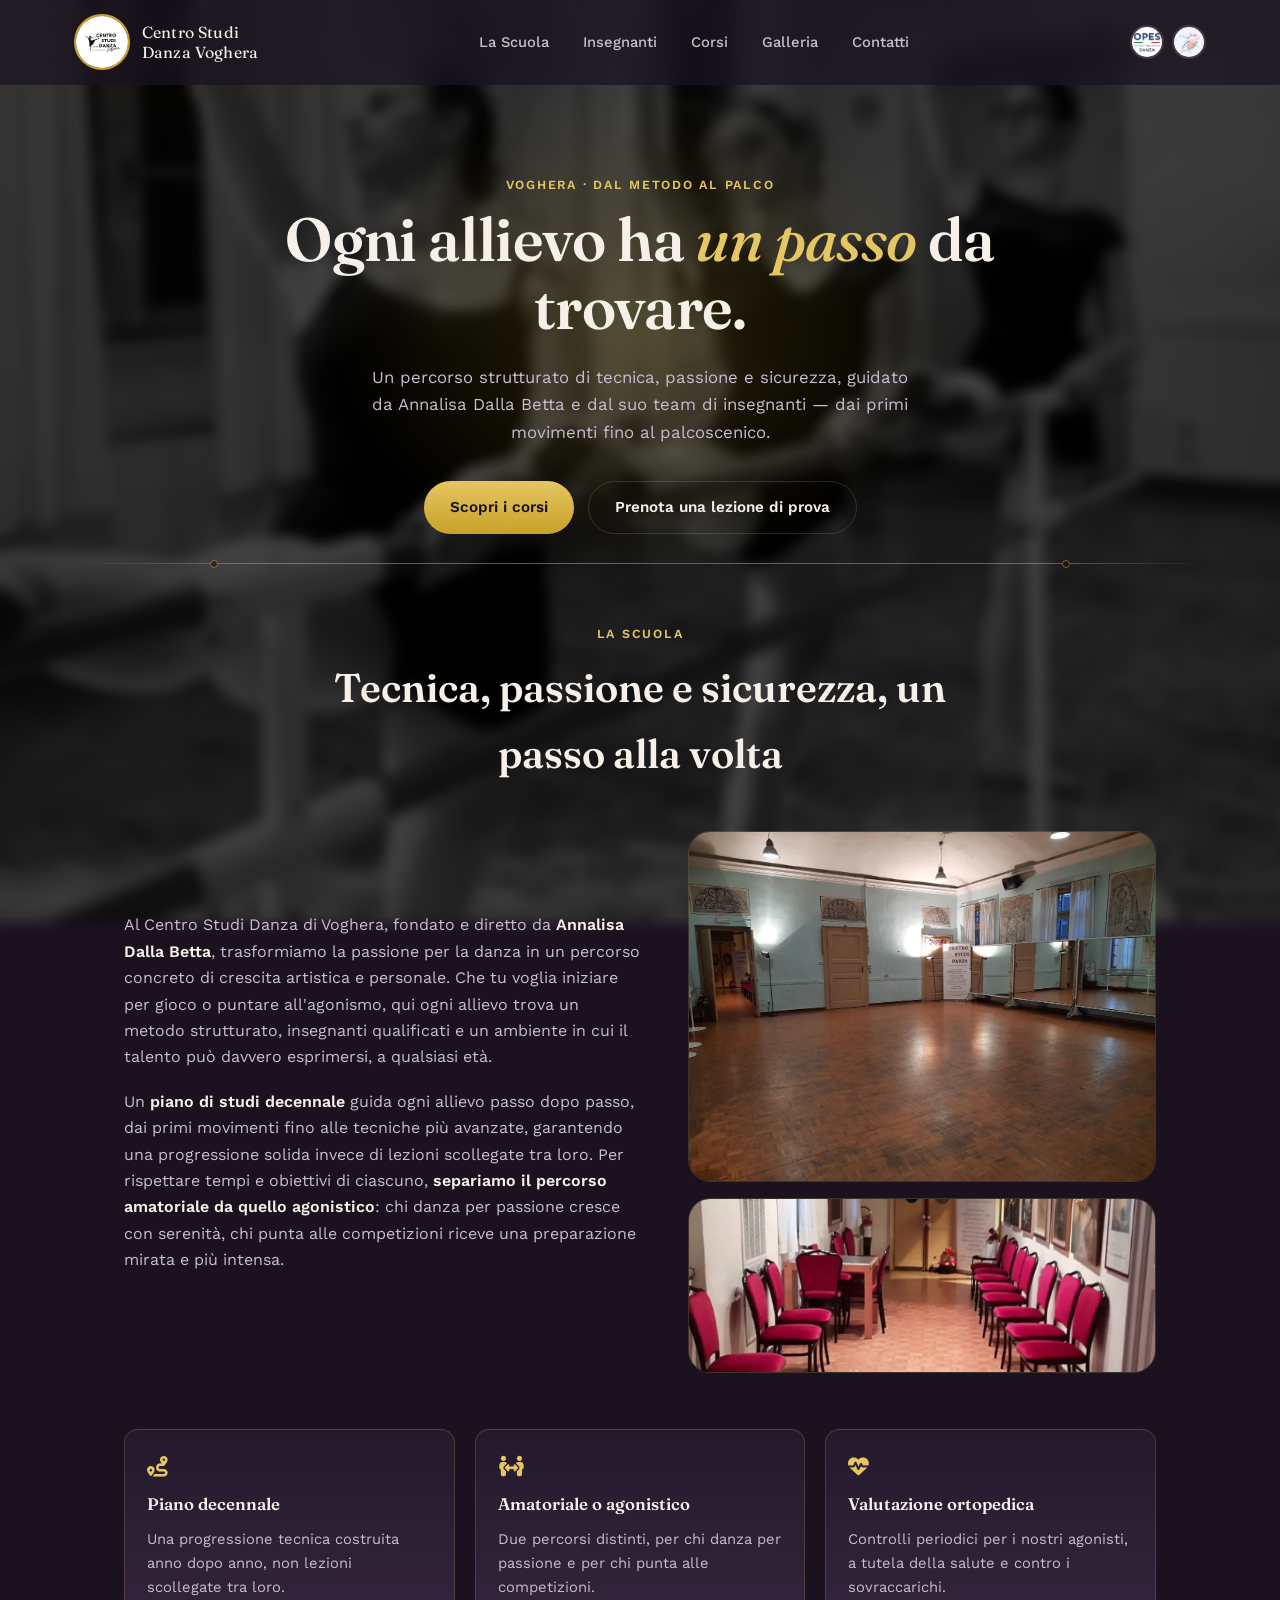
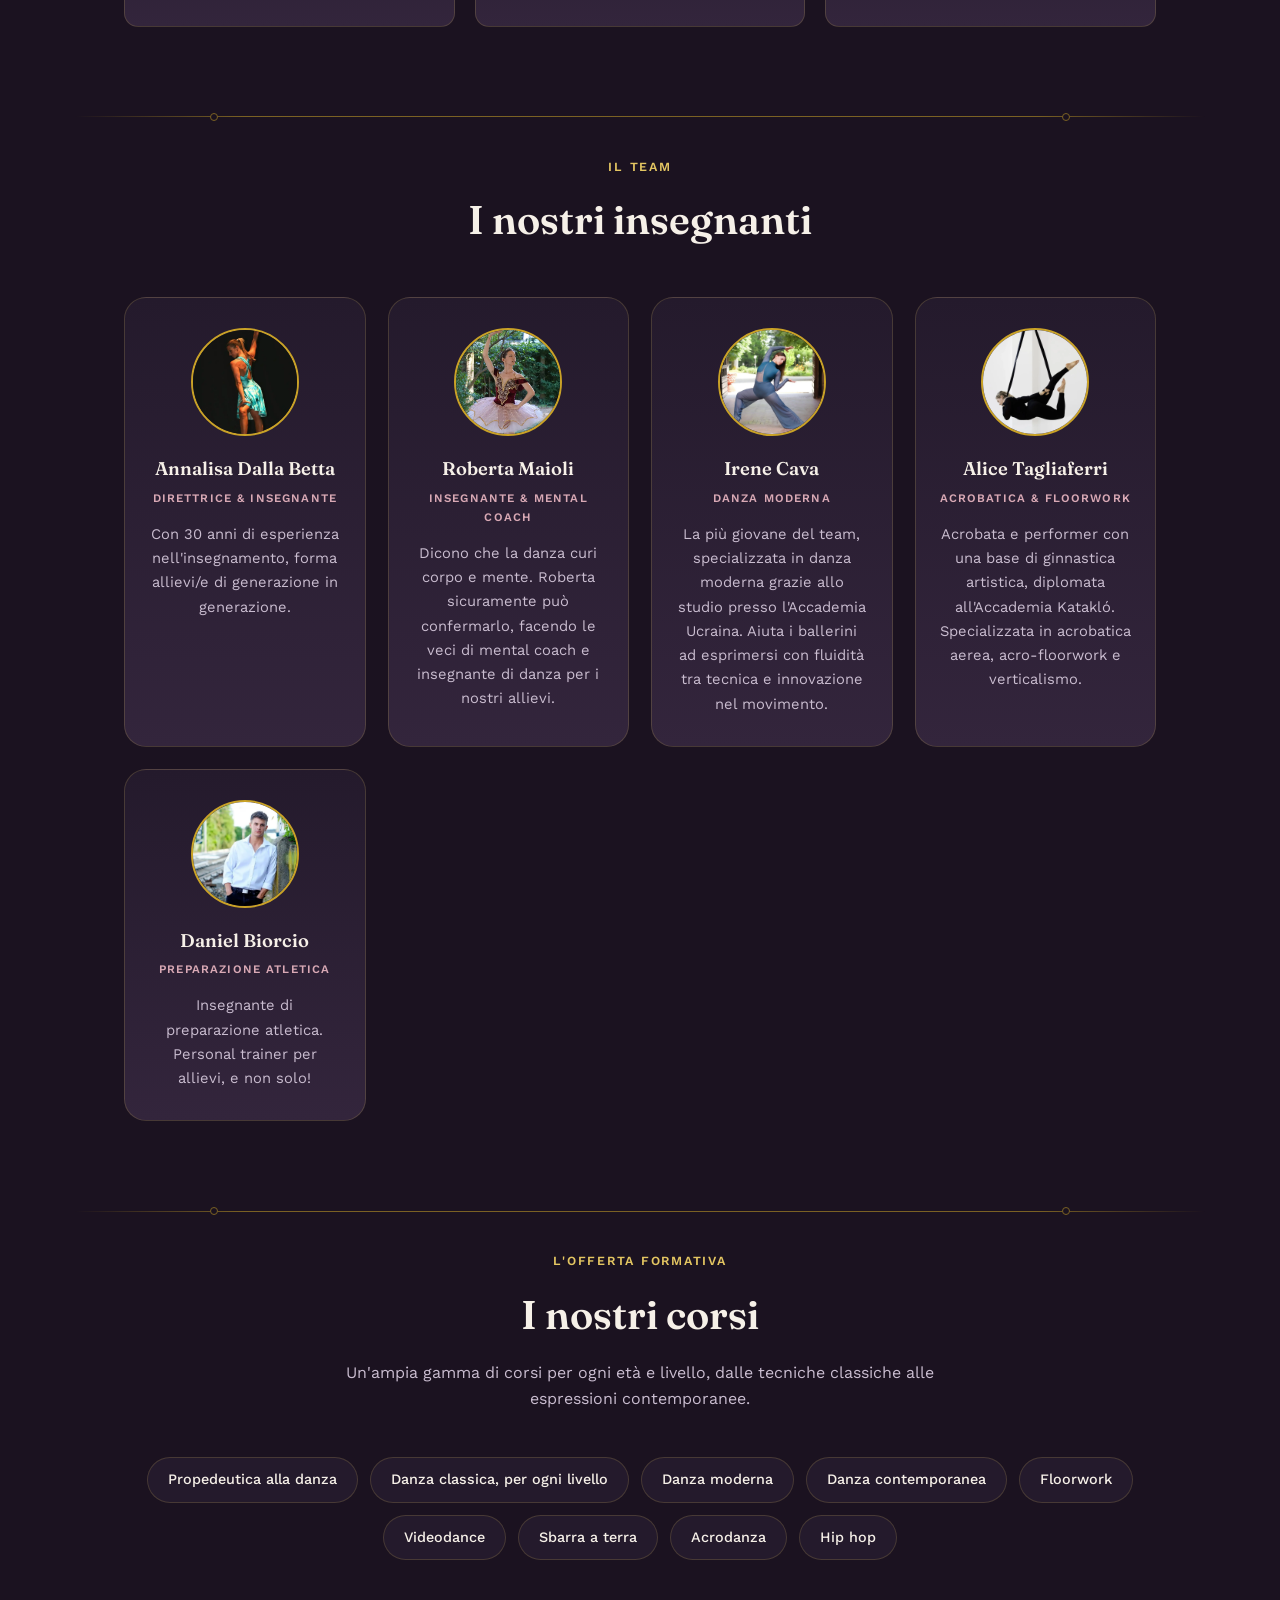
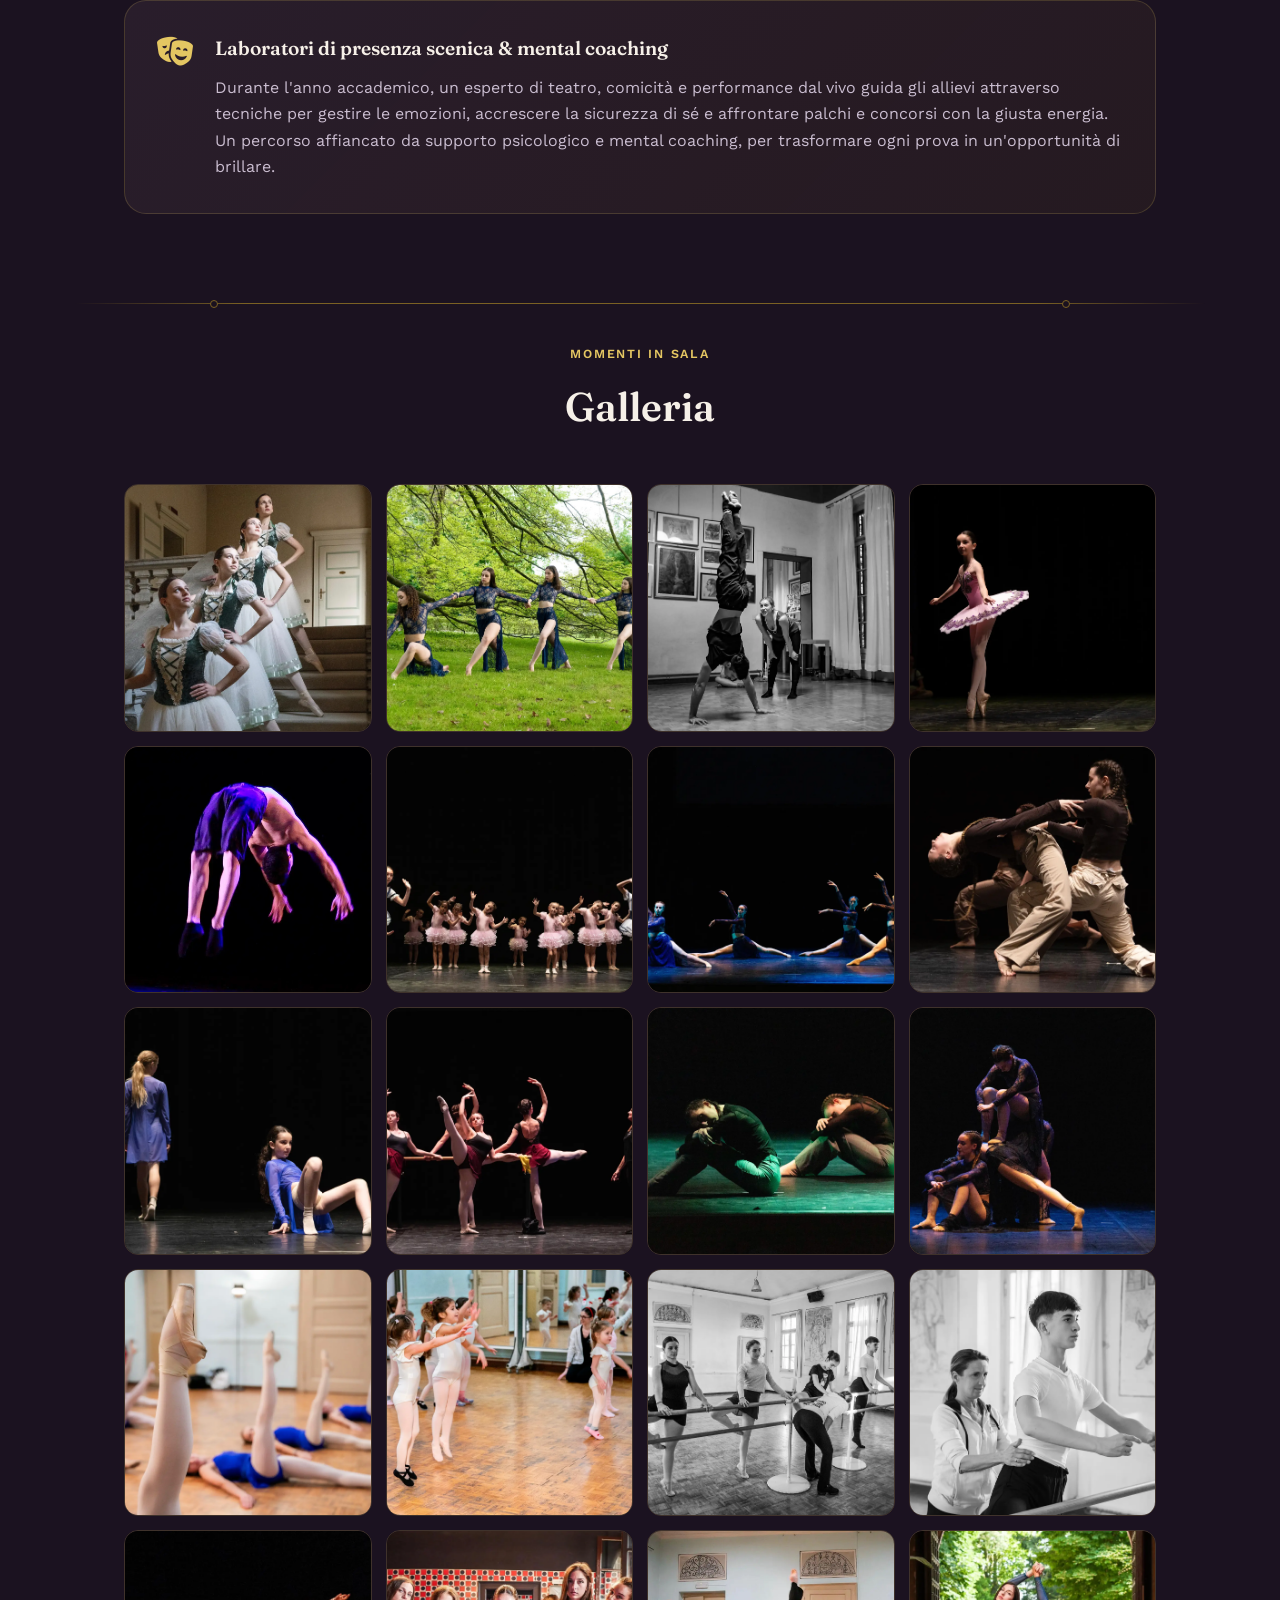
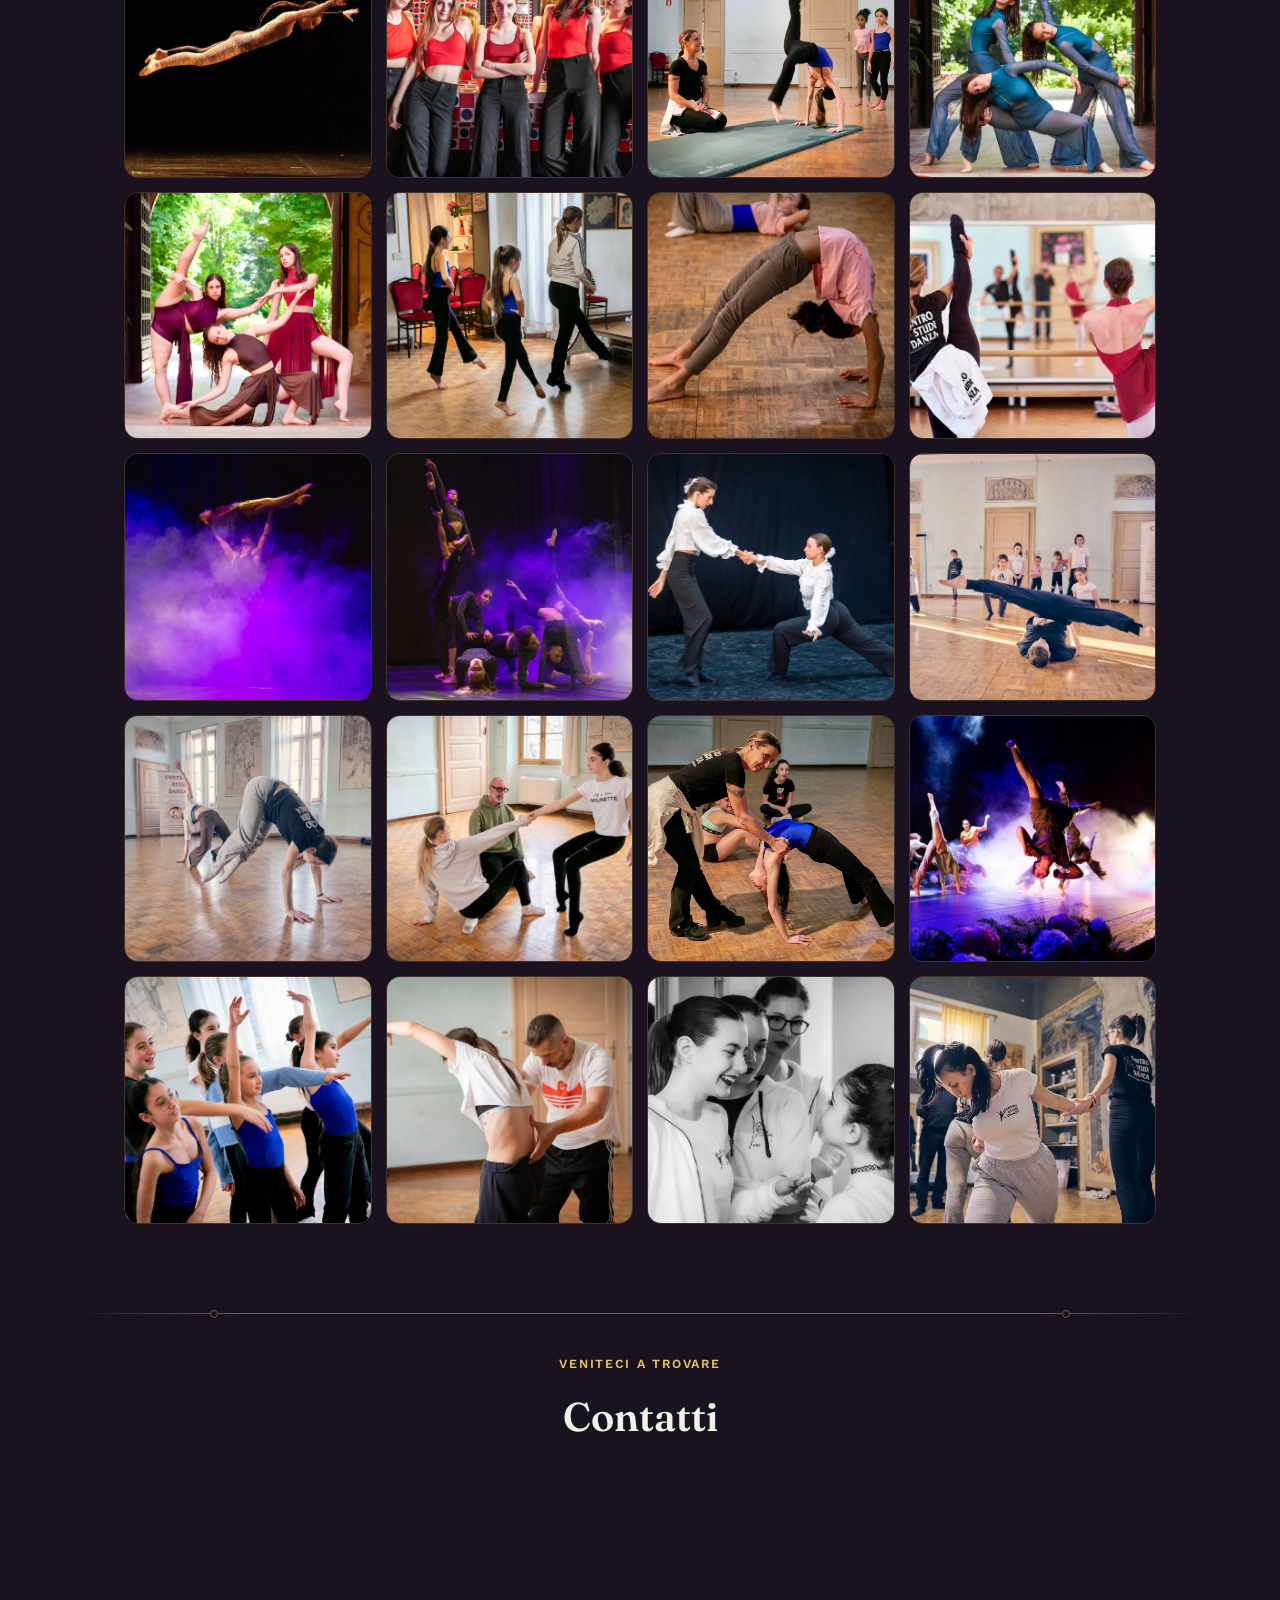
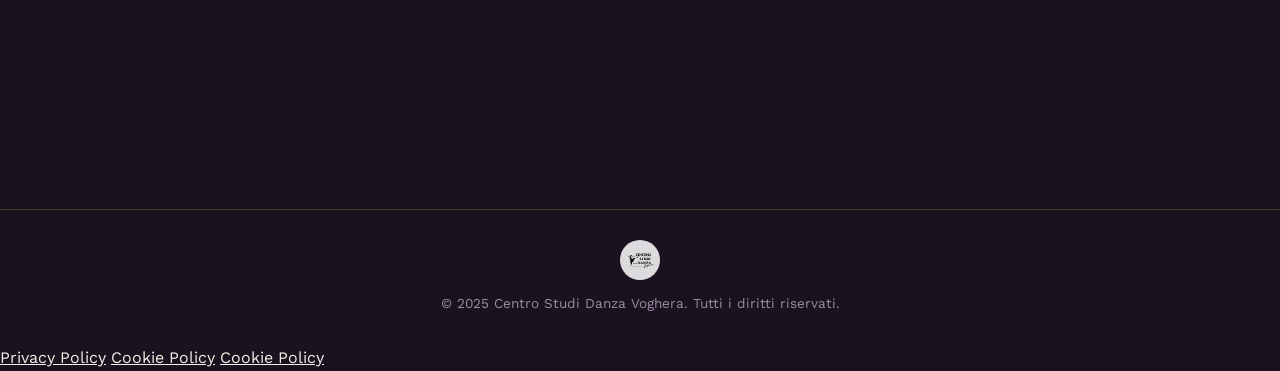
==== index.html @ 2a88ed91 "Rename index_v2.html to index.html" ====
<!DOCTYPE html>
<html lang="it">
<head>
    <meta charset="UTF-8">
    <script type="text/javascript" src="https://embeds.iubenda.com/widgets/3793e9b0-da09-4a71-9e04-8647df5bb984.js"></script>
    <meta name="viewport" content="width=device-width, initial-scale=1.0">
    <title>Centro Studi Danza - Voghera</title>
    <meta name="description" content="Scuola di danza a Voghera diretta da Annalisa Dalla Betta. Offriamo corsi di danza classica, moderna, contemporanea, hip hop e molto altro per tutte le età.">
    <link rel="preconnect" href="https://fonts.googleapis.com">
    <link rel="preconnect" href="https://fonts.gstatic.com" crossorigin>
    <link rel="stylesheet" href="style_v2.css">
    <link rel="stylesheet" href="https://cdnjs.cloudflare.com/ajax/libs/font-awesome/6.5.2/css/all.min.css">
</head>
<body>

<header id="site-header">
    <div class="header-inner">
        <a href="#top" class="brand">
            <img src="immagini-insegnanti/logo.webp" alt="Logo Scuola" id="logo" width="64" height="64" fetchpriority="high" loading="eager">
            <span class="brand-text">Centro Studi<br>Danza Voghera</span>
        </a>

        <nav id="site-nav">
            <a href="#scuola">La Scuola</a>
            <a href="#insegnanti">Insegnanti</a>
            <a href="#corsi">Corsi</a>
            <a href="#galleria">Galleria</a>
            <a href="#contatti">Contatti</a>
        </nav>

        <div class="header-right">
            <div class="header-immagini-destra">
                <img src="immagini-insegnanti/opes.webp" alt="Icona 1" class="header-icona" width="38" height="38" loading="lazy">
                <img src="immagini-insegnanti/cibu.webp" alt="Icona 2" class="header-icona" width="38" height="38" loading="lazy">
            </div>
            <button id="nav-toggle" aria-label="Apri il menu" aria-expanded="false" aria-controls="site-nav">
                <span></span><span></span><span></span>
            </button>
        </div>
    </div>
</header>

<main id="top">

    <!-- HERO -->
    <section id="hero" class="hero">
        <div class="hero-glow" aria-hidden="true"></div>
        <div class="hero-inner reveal">
            <p class="eyebrow">Voghera · dal metodo al palco</p>
            <h1>Ogni allievo ha <em>un passo</em> da trovare.</h1>
            <p class="hero-sub">Un percorso strutturato di tecnica, passione e sicurezza, guidato da Annalisa Dalla Betta e dal suo team di insegnanti — dai primi movimenti fino al palcoscenico.</p>
            <div class="hero-cta">
                <a href="#corsi" class="btn btn-gold">Scopri i corsi</a>
                <a href="#contatti" class="btn btn-outline">Prenota una lezione di prova</a>
            </div>
        </div>
        <div class="barre-divider" aria-hidden="true"><span></span></div>
    </section>

    <!-- LA SCUOLA -->
    <section id="scuola" class="section">
        <div class="section-head reveal">
            <p class="eyebrow">La scuola</p>
            <h2>Tecnica, passione e sicurezza, un passo alla volta</h2>
        </div>

        <div class="scuola-grid reveal">
            <div class="scuola-testo">
                <p>Al Centro Studi Danza di Voghera, fondato e diretto da <strong>Annalisa Dalla Betta</strong>, trasformiamo la passione per la danza in un percorso concreto di crescita artistica e personale. Che tu voglia iniziare per gioco o puntare all'agonismo, qui ogni allievo trova un metodo strutturato, insegnanti qualificati e un ambiente in cui il talento può davvero esprimersi, a qualsiasi età.</p>
                <p>Un <strong>piano di studi decennale</strong> guida ogni allievo passo dopo passo, dai primi movimenti fino alle tecniche più avanzate, garantendo una progressione solida invece di lezioni scollegate tra loro. Per rispettare tempi e obiettivi di ciascuno, <strong>separiamo il percorso amatoriale da quello agonistico</strong>: chi danza per passione cresce con serenità, chi punta alle competizioni riceve una preparazione mirata e più intensa.</p>
            </div>
            <div class="scuola-immagini">
                <img src="immagini-insegnanti/sala.webp" alt="Sala di danza" width="800" height="520" loading="lazy">
                <img src="immagini-insegnanti/attesa.webp" alt="Sala d'attesa" width="800" height="320" loading="lazy">
            </div>
        </div>

        <div class="feature-strip reveal">
            <div class="feature-chip">
                <i class="fa-solid fa-route" aria-hidden="true"></i>
                <h3>Piano decennale</h3>
                <p>Una progressione tecnica costruita anno dopo anno, non lezioni scollegate tra loro.</p>
            </div>
            <div class="feature-chip">
                <i class="fa-solid fa-people-arrows" aria-hidden="true"></i>
                <h3>Amatoriale o agonistico</h3>
                <p>Due percorsi distinti, per chi danza per passione e per chi punta alle competizioni.</p>
            </div>
            <div class="feature-chip">
                <i class="fa-solid fa-heart-pulse" aria-hidden="true"></i>
                <h3>Valutazione ortopedica</h3>
                <p>Controlli periodici per i nostri agonisti, a tutela della salute e contro i sovraccarichi.</p>
            </div>
        </div>
    </section>

    <div class="barre-divider" aria-hidden="true"><span></span></div>

    <!-- INSEGNANTI -->
    <section id="insegnanti" class="section">
        <div class="section-head reveal">
            <p class="eyebrow">Il team</p>
            <h2>I nostri insegnanti</h2>
        </div>

        <div class="insegnanti-grid reveal">
            <article class="insegnante">
                <img src="immagini-insegnanti/annalisa.webp" alt="Foto Annalisa Dalla Betta" width="140" height="140" loading="lazy">
                <h3>Annalisa Dalla Betta</h3>
                <p class="ruolo">Direttrice &amp; insegnante</p>
                <p>Con 30 anni di esperienza nell'insegnamento, forma allievi/e di generazione in generazione.</p>
            </article>
            <article class="insegnante">
                <img src="immagini-insegnanti/roberta.webp" alt="Foto Roberta Maioli" width="140" height="140" loading="lazy">
                <h3>Roberta Maioli</h3>
                <p class="ruolo">Insegnante &amp; mental coach</p>
                <p>Dicono che la danza curi corpo e mente. Roberta sicuramente può confermarlo, facendo le veci di mental coach e insegnante di danza per i nostri allievi.</p>
            </article>
            <article class="insegnante">
                <img src="immagini-insegnanti/irene.webp" alt="Foto Irene Cava" width="140" height="140" loading="lazy">
                <h3>Irene Cava</h3>
                <p class="ruolo">Danza moderna</p>
                <p>La più giovane del team, specializzata in danza moderna grazie allo studio presso l'Accademia Ucraina. Aiuta i ballerini ad esprimersi con fluidità tra tecnica e innovazione nel movimento.</p>
            </article>
            <article class="insegnante">
                <img src="immagini-insegnanti/alice.webp" alt="Foto Alice Tagliaferri" width="140" height="140" loading="lazy">
                <h3>Alice Tagliaferri</h3>
                <p class="ruolo">Acrobatica &amp; floorwork</p>
                <p>Acrobata e performer con una base di ginnastica artistica, diplomata all'Accademia Katakló. Specializzata in acrobatica aerea, acro-floorwork e verticalismo.</p>
            </article>
            <article class="insegnante">
                <img src="immagini-insegnanti/daniel.webp" alt="Foto Daniel Biorcio" width="140" height="140" loading="lazy">
                <h3>Daniel Biorcio</h3>
                <p class="ruolo">Preparazione atletica</p>
                <p>Insegnante di preparazione atletica. Personal trainer per allievi, e non solo!</p>
            </article>
        </div>
    </section>

    <div class="barre-divider" aria-hidden="true"><span></span></div>

    <!-- CORSI -->
    <section id="corsi" class="section">
        <div class="section-head reveal">
            <p class="eyebrow">L'offerta formativa</p>
            <h2>I nostri corsi</h2>
            <p class="section-sub">Un'ampia gamma di corsi per ogni età e livello, dalle tecniche classiche alle espressioni contemporanee.</p>
        </div>

        <ul class="corsi-pills reveal">
            <li>Propedeutica alla danza</li>
            <li>Danza classica, per ogni livello</li>
            <li>Danza moderna</li>
            <li>Danza contemporanea</li>
            <li>Floorwork</li>
            <li>Videodance</li>
            <li>Sbarra a terra</li>
            <li>Acrodanza</li>
            <li>Hip hop</li>
        </ul>

        <div class="callout reveal">
            <i class="fa-solid fa-masks-theater" aria-hidden="true"></i>
            <div>
                <h3>Laboratori di presenza scenica &amp; mental coaching</h3>
                <p>Durante l'anno accademico, un esperto di teatro, comicità e performance dal vivo guida gli allievi attraverso tecniche per gestire le emozioni, accrescere la sicurezza di sé e affrontare palchi e concorsi con la giusta energia. Un percorso affiancato da supporto psicologico e mental coaching, per trasformare ogni prova in un'opportunità di brillare.</p>
            </div>
        </div>
    </section>

    <div class="barre-divider" aria-hidden="true"><span></span></div>

    <!-- GALLERIA -->
    <section id="galleria" class="section">
        <div class="section-head reveal">
            <p class="eyebrow">Momenti in sala</p>
            <h2>Galleria</h2>
        </div>
        <div class="grid-galleria reveal">
            <img src="immagini-csd-sito/1.webp" alt="Foto galleria 1" loading="lazy">
            <img src="immagini-csd-sito/2.webp" alt="Foto galleria 2" loading="lazy">
            <img src="immagini-csd-sito/3.webp" alt="Foto galleria 3" loading="lazy">
            <img src="immagini-csd-sito/4.webp" alt="Foto galleria 4" loading="lazy">
            <img src="immagini-csd-sito/5.webp" alt="Foto galleria 5" loading="lazy">
            <img src="immagini-csd-sito/6.webp" alt="Foto galleria 6" loading="lazy">
            <img src="immagini-csd-sito/7.webp" alt="Foto galleria 7" loading="lazy">
            <img src="immagini-csd-sito/8.webp" alt="Foto galleria 8" loading="lazy">
            <img src="immagini-csd-sito/9.webp" alt="Foto galleria 9" loading="lazy">
            <img src="immagini-csd-sito/10.webp" alt="Foto galleria 10" loading="lazy">
            <img src="immagini-csd-sito/11.webp" alt="Foto galleria 11" loading="lazy">
            <img src="immagini-csd-sito/12.webp" alt="Foto galleria 12" loading="lazy">
            <img src="immagini-csd-sito/13.webp" alt="Foto galleria 13" loading="lazy">
            <img src="immagini-csd-sito/14.webp" alt="Foto galleria 14" loading="lazy">
            <img src="immagini-csd-sito/15.webp" alt="Foto galleria 15" loading="lazy">
            <img src="immagini-csd-sito/16.webp" alt="Foto galleria 16" loading="lazy">
            <img src="immagini-csd-sito/17.webp" alt="Foto galleria 17" loading="lazy">
            <img src="immagini-csd-sito/18.webp" alt="Foto galleria 18" loading="lazy">
            <img src="immagini-csd-sito/19.webp" alt="Foto galleria 19" loading="lazy">
            <img src="immagini-csd-sito/20.webp" alt="Foto galleria 20" loading="lazy">
            <img src="immagini-csd-sito/21.webp" alt="Foto galleria 21" loading="lazy">
            <img src="immagini-csd-sito/22.webp" alt="Foto galleria 22" loading="lazy">
            <img src="immagini-csd-sito/23.webp" alt="Foto galleria 23" loading="lazy">
            <img src="immagini-csd-sito/24.webp" alt="Foto galleria 24" loading="lazy">
            <img src="immagini-csd-sito/25.webp" alt="Foto galleria 25" loading="lazy">
            <img src="immagini-csd-sito/26.webp" alt="Foto galleria 26" loading="lazy">
            <img src="immagini-csd-sito/27.webp" alt="Foto galleria 27" loading="lazy">
            <img src="immagini-csd-sito/28.webp" alt="Foto galleria 28" loading="lazy">
            <img src="immagini-csd-sito/29.webp" alt="Foto galleria 29" loading="lazy">
            <img src="immagini-csd-sito/30.webp" alt="Foto galleria 30" loading="lazy">
            <img src="immagini-csd-sito/31.webp" alt="Foto galleria 31" loading="lazy">
            <img src="immagini-csd-sito/32.webp" alt="Foto galleria 32" loading="lazy">
            <img src="immagini-csd-sito/33.webp" alt="Foto galleria 33" loading="lazy">
            <img src="immagini-csd-sito/34.webp" alt="Foto galleria 34" loading="lazy">
            <img src="immagini-csd-sito/35.webp" alt="Foto galleria 35" loading="lazy">
            <img src="immagini-csd-sito/36.webp" alt="Foto galleria 36" loading="lazy">
        </div>
    </section>

    <div class="barre-divider" aria-hidden="true"><span></span></div>

    <!-- CONTATTI -->
    <section id="contatti" class="section">
        <div class="section-head reveal">
            <p class="eyebrow">Veniteci a trovare</p>
            <h2>Contatti</h2>
        </div>

        <div class="contatti-grid reveal">
            <div class="contatti-card">
                <ul class="contatti-list">
                    <li><i class="fa-solid fa-location-dot" aria-hidden="true"></i> Via XX Settembre 92, Voghera (PV)</li>
                    <li><i class="fa-solid fa-envelope" aria-hidden="true"></i> <a href="mailto:centrostudidanzavoghera@gmail.com">centrostudidanzavoghera@gmail.com</a></li>
                    <li><i class="fa-solid fa-phone" aria-hidden="true"></i> <a href="tel:+393776936303">+39 377 693 6303</a></li>
                </ul>
                <div class="social-links">
                    <a href="https://www.instagram.com/centrostudidanzavoghera/" target="_blank" aria-label="Pagina Instagram"><i class="fab fa-instagram"></i></a>
                    <a href="https://www.facebook.com/asdcentrostudidanzavoghera" target="_blank" aria-label="Pagina Facebook"><i class="fab fa-facebook-f"></i></a>
                    <a href="https://www.tiktok.com/@centrostudidanzavoghera?lang=it-IT" target="_blank" aria-label="Pagina TikTok"><i class="fab fa-tiktok"></i></a>
                </div>
            </div>
            <a href="#contatti" class="cta-card">
                <i class="fa-solid fa-shoe-prints" aria-hidden="true"></i>
                <h3>Pronto a muovere il primo passo?</h3>
                <p>Scrivici o chiamaci per prenotare una lezione di prova.</p>
                <span class="cta-card-link">Contattaci <i class="fa-solid fa-arrow-right"></i></span>
            </a>
        </div>
    </section>
</main>

<footer>
    <div class="footer-inner">
        <img src="immagini-insegnanti/logo.webp" alt="Logo Scuola" width="40" height="40" loading="lazy">
        <p>&copy; 2025 Centro Studi Danza Voghera. Tutti i diritti riservati.</p>
    </div>
</footer>

<div id="modal-galleria" class="modal">
    <span class="close-btn">&times;</span>
    <img class="modal-content" id="modal-img">
</div>

<script>
    // Modale galleria
    const modal = document.getElementById("modal-galleria");
    const modalImg = document.getElementById("modal-img");
    const immaginiCliccabili = document.querySelectorAll(".grid-galleria img, #logo, .insegnante img, .header-icona");
    const closeBtn = document.querySelector(".close-btn");

    immaginiCliccabili.forEach(img => {
        img.onclick = function() {
            modal.style.display = "block";
            modalImg.src = this.src;
        }
    });

    closeBtn.onclick = function() {
        modal.style.display = "none";
    }

    window.addEventListener("click", function(event) {
        if (event.target == modal) {
            modal.style.display = "none";
        }
    });

    // Menu mobile
    const navToggle = document.getElementById("nav-toggle");
    const siteNav = document.getElementById("site-nav");

    navToggle.addEventListener("click", function() {
        const isOpen = siteNav.classList.toggle("open");
        navToggle.setAttribute("aria-expanded", isOpen);
        navToggle.classList.toggle("open", isOpen);
    });

    siteNav.querySelectorAll("a").forEach(link => {
        link.addEventListener("click", () => {
            siteNav.classList.remove("open");
            navToggle.setAttribute("aria-expanded", "false");
            navToggle.classList.remove("open");
        });
    });

    // Header compatto allo scroll
    const header = document.getElementById("site-header");
    window.addEventListener("scroll", () => {
        header.classList.toggle("scrolled", window.scrollY > 30);
    });

    // Reveal all'ingresso in viewport
    const revealEls = document.querySelectorAll(".reveal");
    if ("IntersectionObserver" in window) {
        const observer = new IntersectionObserver((entries) => {
            entries.forEach(entry => {
                if (entry.isIntersecting) {
                    entry.target.classList.add("in-view");
                    observer.unobserve(entry.target);
                }
            });
        }, { threshold: 0.15 });
        revealEls.forEach(el => observer.observe(el));
    } else {
        revealEls.forEach(el => el.classList.add("in-view"));
    }
</script>

<a href="https://www.iubenda.com/privacy-policy/88877278" class="iubenda-white iubenda-noiframe iubenda-embed" title="Privacy Policy ">Privacy Policy</a><script type="text/javascript">(function (w,d) {var loader = function () {var s = d.createElement("script"), tag = d.getElementsByTagName("script")[0]; s.src="https://cdn.iubenda.com/iubenda.js"; tag.parentNode.insertBefore(s,tag);}; if(w.addEventListener){w.addEventListener("load", loader, false);}else if(w.attachEvent){w.attachEvent("onload", loader);}else{w.onload = loader;}})(window, document);</script>    <a href="https://www.iubenda.com/privacy-policy/55440985/cookie-policy" class="iubenda-white iubenda-noiframe iubenda-embed" title="Cookie Policy ">Cookie Policy</a><script type="text/javascript">(function (w,d) {var loader = function () {var s = d.createElement("script"), tag = d.getElementsByTagName("script")[0]; s.src="https://cdn.iubenda.com/iubenda.js"; tag.parentNode.insertBefore(s,tag);}; if(w.addEventListener){w.addEventListener("load", loader, false);}else if(w.attachEvent){w.attachEvent("onload", loader);}else{w.onload = loader;}})(window, document);</script>
    <a href="https://www.iubenda.com/privacy-policy/88877278/cookie-policy" class="iubenda-white iubenda-noiframe iubenda-embed" title="Cookie Policy ">Cookie Policy</a><script type="text/javascript">(function (w,d) {var loader = function () {var s = d.createElement("script"), tag = d.getElementsByTagName("script")[0]; s.src="https://cdn.iubenda.com/iubenda.js"; tag.parentNode.insertBefore(s,tag);}; if(w.addEventListener){w.addEventListener("load", loader, false);}else if(w.attachEvent){w.attachEvent("onload", loader);}else{w.onload = loader;}})(window, document);</script>

</body>
</html>
---- style_v2.css ----
/* =================================
   FONT: Fraunces (display, corsivo) + Work Sans (testo/utility)
   ================================= */
@import url('https://fonts.googleapis.com/css2?family=Fraunces:ital,opsz,wght@0,9..144,400;0,9..144,600;1,9..144,500;1,9..144,600&family=Work+Sans:wght@400;500;600;700&display=swap');

/* =================================
   TOKEN DI DESIGN
   ================================= */
:root {
    /* Palette "sipario di teatro": fondo prugna profondo, oro faro di scena, rosa cipria */
    --plum-950: #1b1220;
    --plum-900: #241a2c;
    --plum-800: #33253c;
    --plum-700: #453352;
    --plum-line: rgba(228, 198, 98, 0.18);

    --gold-500: #c9a227;
    --gold-300: #e4c662;
    --gold-glow: rgba(201, 162, 39, 0.35);

    --rose-400: #d9a9b5;

    --ivory-100: #f6f0e8;
    --ivory-300: #cabdd0;
    --ivory-500: #9a8ca3;

    --radius-l: 22px;
    --radius-m: 14px;
    --radius-s: 8px;

    --font-display: 'Fraunces', serif;
    --font-body: 'Work Sans', sans-serif;

    --shadow-card: 0 20px 45px rgba(10, 6, 14, 0.45);
    --ease: cubic-bezier(0.22, 1, 0.36, 1);
}

/* =================================
   RESET & IMPOSTAZIONI GENERALI
   ================================= */
html {
    box-sizing: border-box;
    scroll-behavior: smooth;
}
*, *::before, *::after {
    box-sizing: inherit;
}

body {
    font-family: var(--font-body);
    margin: 0;
    background-color: var(--plum-950);
    color: var(--ivory-100);
    line-height: 1.65;
    -webkit-font-smoothing: antialiased;
}

body::before {
    content: '';
    position: fixed;
    inset: 0;
    z-index: -1;
    background-image:
        radial-gradient(ellipse 900px 500px at 15% -10%, rgba(201, 162, 39, 0.10), transparent 60%),
        url('immagini-insegnanti/sfondo.webp');
    background-size: cover;
    background-position: center;
    filter: blur(6px) brightness(28%);
    transform: scale(1.05);
}

img {
    max-width: 100%;
    display: block;
}

a {
    color: inherit;
}

::selection {
    background: var(--gold-500);
    color: var(--plum-950);
}

:focus-visible {
    outline: 2px solid var(--gold-300);
    outline-offset: 3px;
    border-radius: 4px;
}

.eyebrow {
    font-family: var(--font-body);
    font-size: 0.78rem;
    font-weight: 600;
    letter-spacing: 0.14em;
    text-transform: uppercase;
    color: var(--gold-300);
    margin: 0 0 10px 0;
}

h1, h2, h3 {
    font-family: var(--font-display);
    font-weight: 600;
    color: var(--ivory-100);
    margin: 0;
}

h1 em, h2 em {
    font-style: italic;
    font-weight: 500;
    color: var(--gold-300);
}

/* Animazioni all'ingresso in viewport */
.reveal {
    opacity: 0;
    transform: translateY(18px);
    transition: opacity 0.7s var(--ease), transform 0.7s var(--ease);
}
.reveal.in-view {
    opacity: 1;
    transform: translateY(0);
}
@media (prefers-reduced-motion: reduce) {
    .reveal {
        opacity: 1;
        transform: none;
        transition: none;
    }
    html {
        scroll-behavior: auto;
    }
}

/* =================================
   HEADER & NAVIGAZIONE
   ================================= */
#site-header {
    position: sticky;
    top: 0;
    z-index: 100;
    background: rgba(27, 18, 32, 0.72);
    backdrop-filter: blur(14px);
    -webkit-backdrop-filter: blur(14px);
    border-bottom: 1px solid transparent;
    transition: background 0.3s var(--ease), border-color 0.3s var(--ease), padding 0.3s var(--ease);
}

#site-header.scrolled {
    background: rgba(27, 18, 32, 0.94);
    border-bottom-color: var(--plum-line);
}

.header-inner {
    max-width: 1180px;
    margin: 0 auto;
    padding: 14px 24px;
    display: flex;
    align-items: center;
    justify-content: space-between;
    gap: 24px;
}

.brand {
    display: flex;
    align-items: center;
    gap: 12px;
    text-decoration: none;
    flex-shrink: 0;
}

#logo {
    width: 56px;
    height: 56px;
    border-radius: 50%;
    border: 2px solid var(--gold-500);
    object-fit: cover;
    cursor: pointer;
    transition: transform 0.3s var(--ease), box-shadow 0.3s var(--ease);
}

.brand-text {
    font-family: var(--font-display);
    font-size: 1rem;
    line-height: 1.25;
    letter-spacing: 0.01em;
    color: var(--ivory-100);
}

nav#site-nav {
    display: flex;
    gap: 6px;
}

nav#site-nav a {
    color: var(--ivory-300);
    text-decoration: none;
    font-weight: 500;
    font-size: 0.92rem;
    padding: 8px 14px;
    border-radius: 30px;
    transition: all 0.2s ease-in-out;
}

nav#site-nav a:hover,
nav#site-nav a:focus-visible {
    background-color: rgba(228, 198, 98, 0.12);
    color: var(--ivory-100);
}

.header-right {
    display: flex;
    align-items: center;
    gap: 16px;
}

.header-immagini-destra {
    display: flex;
    align-items: center;
    gap: 8px;
}

.header-icona {
    width: 34px;
    height: 34px;
    border-radius: 50%;
    border: 2px solid var(--plum-700);
    object-fit: cover;
    cursor: pointer;
    transition: transform 0.3s var(--ease), border-color 0.3s var(--ease);
}

#logo:hover,
.header-icona:hover,
.insegnante img:hover {
    transform: scale(1.06);
    box-shadow: 0 8px 20px var(--gold-glow);
}
.header-icona:hover {
    border-color: var(--gold-500);
}

#nav-toggle {
    display: none;
    flex-direction: column;
    justify-content: center;
    gap: 5px;
    width: 38px;
    height: 38px;
    background: transparent;
    border: 1px solid var(--plum-line);
    border-radius: 50%;
    cursor: pointer;
    padding: 0;
}
#nav-toggle span {
    display: block;
    width: 16px;
    height: 2px;
    margin: 0 auto;
    background: var(--ivory-100);
    transition: transform 0.25s var(--ease), opacity 0.25s var(--ease);
}
#nav-toggle.open span:nth-child(1) { transform: translateY(7px) rotate(45deg); }
#nav-toggle.open span:nth-child(2) { opacity: 0; }
#nav-toggle.open span:nth-child(3) { transform: translateY(-7px) rotate(-45deg); }

/* =================================
   BARRE DIVIDER — elemento firma
   Richiama la sbarra da danza: una linea sottile con "ganci"
   ================================= */
.barre-divider {
    max-width: 1180px;
    margin: 0 auto;
    padding: 0 24px;
    display: flex;
    align-items: center;
    height: 60px;
}
.barre-divider span {
    position: relative;
    display: block;
    width: 100%;
    height: 1px;
    background: linear-gradient(90deg, transparent, var(--gold-500) 15%, var(--gold-500) 85%, transparent);
    opacity: 0.55;
}
.barre-divider span::before,
.barre-divider span::after {
    content: '';
    position: absolute;
    top: 50%;
    width: 8px;
    height: 8px;
    border: 1px solid var(--gold-500);
    border-radius: 50%;
    transform: translateY(-50%);
    background: var(--plum-950);
}
.barre-divider span::before { left: 12%; }
.barre-divider span::after { right: 12%; }

/* =================================
   HERO
   ================================= */
.hero {
    position: relative;
    padding: 90px 24px 20px;
    overflow: hidden;
}

.hero-glow {
    position: absolute;
    top: -20%;
    left: 50%;
    width: 900px;
    height: 700px;
    transform: translateX(-50%);
    background: radial-gradient(closest-side, var(--gold-glow), transparent 70%);
    opacity: 0.55;
    pointer-events: none;
}

.hero-inner {
    position: relative;
    max-width: 760px;
    margin: 0 auto;
    text-align: center;
}

.hero h1 {
    font-size: clamp(2.4rem, 5.5vw, 3.8rem);
    line-height: 1.12;
    letter-spacing: -0.01em;
}

.hero-sub {
    max-width: 560px;
    margin: 22px auto 0;
    font-size: 1.05rem;
    color: var(--ivory-300);
}

.hero-cta {
    display: flex;
    justify-content: center;
    gap: 14px;
    flex-wrap: wrap;
    margin-top: 34px;
}

.btn {
    display: inline-flex;
    align-items: center;
    gap: 8px;
    padding: 13px 26px;
    border-radius: 30px;
    font-weight: 600;
    font-size: 0.95rem;
    text-decoration: none;
    transition: transform 0.25s var(--ease), box-shadow 0.25s var(--ease), background 0.25s var(--ease);
}

.btn-gold {
    background: linear-gradient(180deg, var(--gold-300), var(--gold-500));
    color: var(--plum-950);
}
.btn-gold:hover {
    transform: translateY(-2px);
    box-shadow: 0 10px 25px var(--gold-glow);
}

.btn-outline {
    background: transparent;
    color: var(--ivory-100);
    border: 1px solid var(--plum-line);
}
.btn-outline:hover {
    border-color: var(--gold-500);
    background: rgba(228, 198, 98, 0.08);
}

/* =================================
   SEZIONI GENERALI
   ================================= */
main {
    padding: 0;
}

.section {
    padding: 10px 24px 60px;
    margin: 0 auto;
    max-width: 1080px;
    scroll-margin-top: 100px;
}

.section-head {
    text-align: center;
    max-width: 640px;
    margin: 0 auto 44px;
}

.section-sub {
    color: var(--ivory-300);
    margin-top: 12px;
}

.section h2 {
    font-size: clamp(1.9rem, 3.6vw, 2.5rem);
}

/* =================================
   LA SCUOLA
   ================================= */
.scuola-grid {
    display: grid;
    grid-template-columns: 1.05fr 0.95fr;
    gap: 46px;
    align-items: center;
}

.scuola-testo p {
    color: var(--ivory-300);
    margin: 0 0 18px 0;
}
.scuola-testo strong {
    color: var(--ivory-100);
    font-weight: 600;
}

.scuola-immagini {
    display: grid;
    grid-template-columns: 1fr;
    gap: 16px;
}
.scuola-immagini img {
    width: 100%;
    height: 100%;
    object-fit: cover;
    border-radius: var(--radius-l);
    border: 1px solid var(--plum-line);
}
.scuola-immagini img:first-child {
    aspect-ratio: 4 / 3;
}
.scuola-immagini img:last-child {
    aspect-ratio: 16 / 6;
}

.feature-strip {
    margin-top: 56px;
    display: grid;
    grid-template-columns: repeat(3, 1fr);
    gap: 20px;
}

.feature-chip {
    background: linear-gradient(180deg, var(--plum-900), var(--plum-800));
    border: 1px solid var(--plum-line);
    border-radius: var(--radius-m);
    padding: 26px 22px;
    transition: transform 0.3s var(--ease), box-shadow 0.3s var(--ease), border-color 0.3s var(--ease);
}
.feature-chip:hover {
    transform: translateY(-4px);
    border-color: var(--gold-500);
    box-shadow: var(--shadow-card);
}
.feature-chip i {
    font-size: 1.3rem;
    color: var(--gold-300);
    margin-bottom: 14px;
    display: block;
}
.feature-chip h3 {
    font-size: 1.05rem;
    margin-bottom: 8px;
}
.feature-chip p {
    color: var(--ivory-300);
    font-size: 0.92rem;
    margin: 0;
}

/* =================================
   INSEGNANTI
   ================================= */
.insegnanti-grid {
    display: grid;
    grid-template-columns: repeat(auto-fit, minmax(230px, 1fr));
    gap: 22px;
}

.insegnante {
    background: linear-gradient(180deg, var(--plum-900), var(--plum-800));
    border: 1px solid var(--plum-line);
    border-radius: var(--radius-l);
    padding: 30px 24px;
    text-align: center;
    transition: transform 0.3s var(--ease), box-shadow 0.3s var(--ease), border-color 0.3s var(--ease);
}
.insegnante:hover {
    transform: translateY(-5px);
    border-color: var(--gold-500);
    box-shadow: var(--shadow-card);
}

.insegnante img {
    width: 108px;
    height: 108px;
    border-radius: 50%;
    object-fit: cover;
    border: 2px solid var(--gold-500);
    margin: 0 auto 18px;
    cursor: pointer;
}

.insegnante h3 {
    font-size: 1.15rem;
    margin-bottom: 4px;
}

.insegnante .ruolo {
    font-family: var(--font-body);
    font-size: 0.72rem;
    font-weight: 600;
    letter-spacing: 0.1em;
    text-transform: uppercase;
    color: var(--rose-400);
    margin: 0 0 14px 0;
}

.insegnante p:not(.ruolo) {
    color: var(--ivory-300);
    font-size: 0.92rem;
    margin: 0;
}

/* =================================
   CORSI
   ================================= */
.corsi-pills {
    list-style: none;
    margin: 0 0 40px 0;
    padding: 0;
    display: flex;
    flex-wrap: wrap;
    justify-content: center;
    gap: 12px;
}

.corsi-pills li {
    background: var(--plum-900);
    border: 1px solid var(--plum-line);
    border-radius: 30px;
    padding: 10px 20px;
    font-size: 0.9rem;
    font-weight: 500;
    color: var(--ivory-100);
    transition: transform 0.25s var(--ease), border-color 0.25s var(--ease), color 0.25s var(--ease);
}
.corsi-pills li:hover {
    transform: translateY(-3px);
    border-color: var(--gold-500);
    color: var(--gold-300);
}

.callout {
    display: flex;
    gap: 22px;
    align-items: flex-start;
    background: linear-gradient(135deg, rgba(217, 169, 181, 0.08), rgba(201, 162, 39, 0.06));
    border: 1px solid var(--plum-line);
    border-radius: var(--radius-l);
    padding: 32px;
}
.callout i {
    font-size: 1.8rem;
    color: var(--gold-300);
    flex-shrink: 0;
    margin-top: 4px;
}
.callout h3 {
    font-size: 1.2rem;
    margin-bottom: 10px;
}
.callout p {
    color: var(--ivory-300);
    margin: 0;
}

/* =================================
   GALLERIA
   ================================= */
.grid-galleria {
    display: grid;
    grid-template-columns: repeat(auto-fit, minmax(230px, 1fr));
    gap: 14px;
}

.grid-galleria img {
    width: 100%;
    aspect-ratio: 1 / 1;
    object-fit: cover;
    border-radius: var(--radius-m);
    cursor: pointer;
    transition: transform 0.35s var(--ease), opacity 0.3s ease;
    border: 1px solid var(--plum-line);
}

.grid-galleria img:hover {
    opacity: 0.9;
    transform: scale(1.02);
}

/* --- Finestra Modale (Lightbox) --- */
.modal {
    display: none;
    position: fixed;
    z-index: 1000;
    padding-top: 60px;
    left: 0;
    top: 0;
    width: 100%;
    height: 100%;
    overflow: auto;
    background-color: rgba(15, 9, 18, 0.94);
}

.modal-content {
    margin: auto;
    display: block;
    max-width: 82%;
    max-height: 82vh;
    border-radius: var(--radius-m);
}

.close-btn {
    position: absolute;
    top: 18px;
    right: 30px;
    color: var(--ivory-100);
    font-size: 38px;
    font-weight: 300;
    cursor: pointer;
    transition: color 0.3s;
}
.close-btn:hover,
.close-btn:focus {
    color: var(--gold-300);
}

/* =================================
   CONTATTI
   ================================= */
.contatti-grid {
    display: grid;
    grid-template-columns: 1.1fr 0.9fr;
    gap: 22px;
    align-items: stretch;
}

.contatti-card,
.cta-card {
    background: linear-gradient(180deg, var(--plum-900), var(--plum-800));
    border: 1px solid var(--plum-line);
    border-radius: var(--radius-l);
    padding: 34px;
}

.contatti-list {
    list-style: none;
    margin: 0 0 26px 0;
    padding: 0;
    display: flex;
    flex-direction: column;
    gap: 16px;
}
.contatti-list li {
    display: flex;
    align-items: center;
    gap: 12px;
    font-size: 0.98rem;
}
.contatti-list i {
    color: var(--gold-300);
    width: 20px;
    text-align: center;
}
.contatti-list a {
    text-decoration: none;
    color: var(--ivory-100);
    border-bottom: 1px solid transparent;
    transition: border-color 0.2s ease, color 0.2s ease;
}
.contatti-list a:hover {
    color: var(--gold-300);
    border-color: var(--gold-300);
}

.social-links {
    display: flex;
    gap: 16px;
}
.social-links a {
    display: flex;
    align-items: center;
    justify-content: center;
    width: 42px;
    height: 42px;
    border-radius: 50%;
    border: 1px solid var(--plum-line);
    font-size: 1.1rem;
    text-decoration: none;
    color: var(--ivory-100);
    transition: all 0.25s var(--ease);
}
.social-links a:hover {
    color: var(--plum-950);
    background: var(--gold-300);
    border-color: var(--gold-300);
    transform: translateY(-3px);
}

.cta-card {
    text-decoration: none;
    display: flex;
    flex-direction: column;
    justify-content: center;
    text-align: left;
    transition: transform 0.3s var(--ease), border-color 0.3s var(--ease), box-shadow 0.3s var(--ease);
}
.cta-card:hover {
    transform: translateY(-4px);
    border-color: var(--gold-500);
    box-shadow: var(--shadow-card);
}
.cta-card i {
    font-size: 1.6rem;
    color: var(--gold-300);
    margin-bottom: 14px;
}
.cta-card h3 {
    font-size: 1.15rem;
    margin-bottom: 8px;
}
.cta-card p {
    color: var(--ivory-300);
    margin: 0 0 18px 0;
    font-size: 0.94rem;
}
.cta-card-link {
    font-weight: 600;
    color: var(--gold-300);
    font-size: 0.92rem;
    display: inline-flex;
    align-items: center;
    gap: 8px;
}

/* =================================
   FOOTER
   ================================= */
footer {
    text-align: center;
    padding: 30px 20px;
    background-color: var(--plum-950);
    border-top: 1px solid var(--plum-line);
    color: var(--ivory-500);
}
.footer-inner {
    display: flex;
    flex-direction: column;
    align-items: center;
    gap: 12px;
}
.footer-inner img {
    border-radius: 50%;
    opacity: 0.85;
}
footer p {
    margin: 0;
    font-size: 0.85rem;
}

/* =================================
   MEDIA QUERY — TABLET
   ================================= */
@media (max-width: 980px) {
    .scuola-grid {
        grid-template-columns: 1fr;
    }
    .scuola-immagini {
        order: -1;
    }
    .contatti-grid {
        grid-template-columns: 1fr;
    }
}

/* =================================
   MEDIA QUERY — MOBILE
   ================================= */
@media (max-width: 768px) {
    .brand-text {
        display: none;
    }

    nav#site-nav {
        position: fixed;
        top: 0;
        right: 0;
        height: 100vh;
        width: min(78vw, 300px);
        background: var(--plum-950);
        border-left: 1px solid var(--plum-line);
        flex-direction: column;
        align-items: flex-start;
        justify-content: center;
        gap: 4px;
        padding: 24px;
        transform: translateX(100%);
        transition: transform 0.35s var(--ease);
    }
    nav#site-nav.open {
        transform: translateX(0);
    }
    nav#site-nav a {
        width: 100%;
        font-size: 1.05rem;
        padding: 14px 16px;
    }

    #nav-toggle {
        display: flex;
    }

    .header-immagini-destra {
        display: none;
    }

    .hero {
        padding: 60px 20px 10px;
    }

    .section {
        padding: 6px 18px 50px;
        scroll-margin-top: 84px;
    }

    .feature-strip {
        grid-template-columns: 1fr;
    }

    .callout {
        flex-direction: column;
    }

    .scuola-immagini img:last-child {
        aspect-ratio: 4 / 3;
    }
}
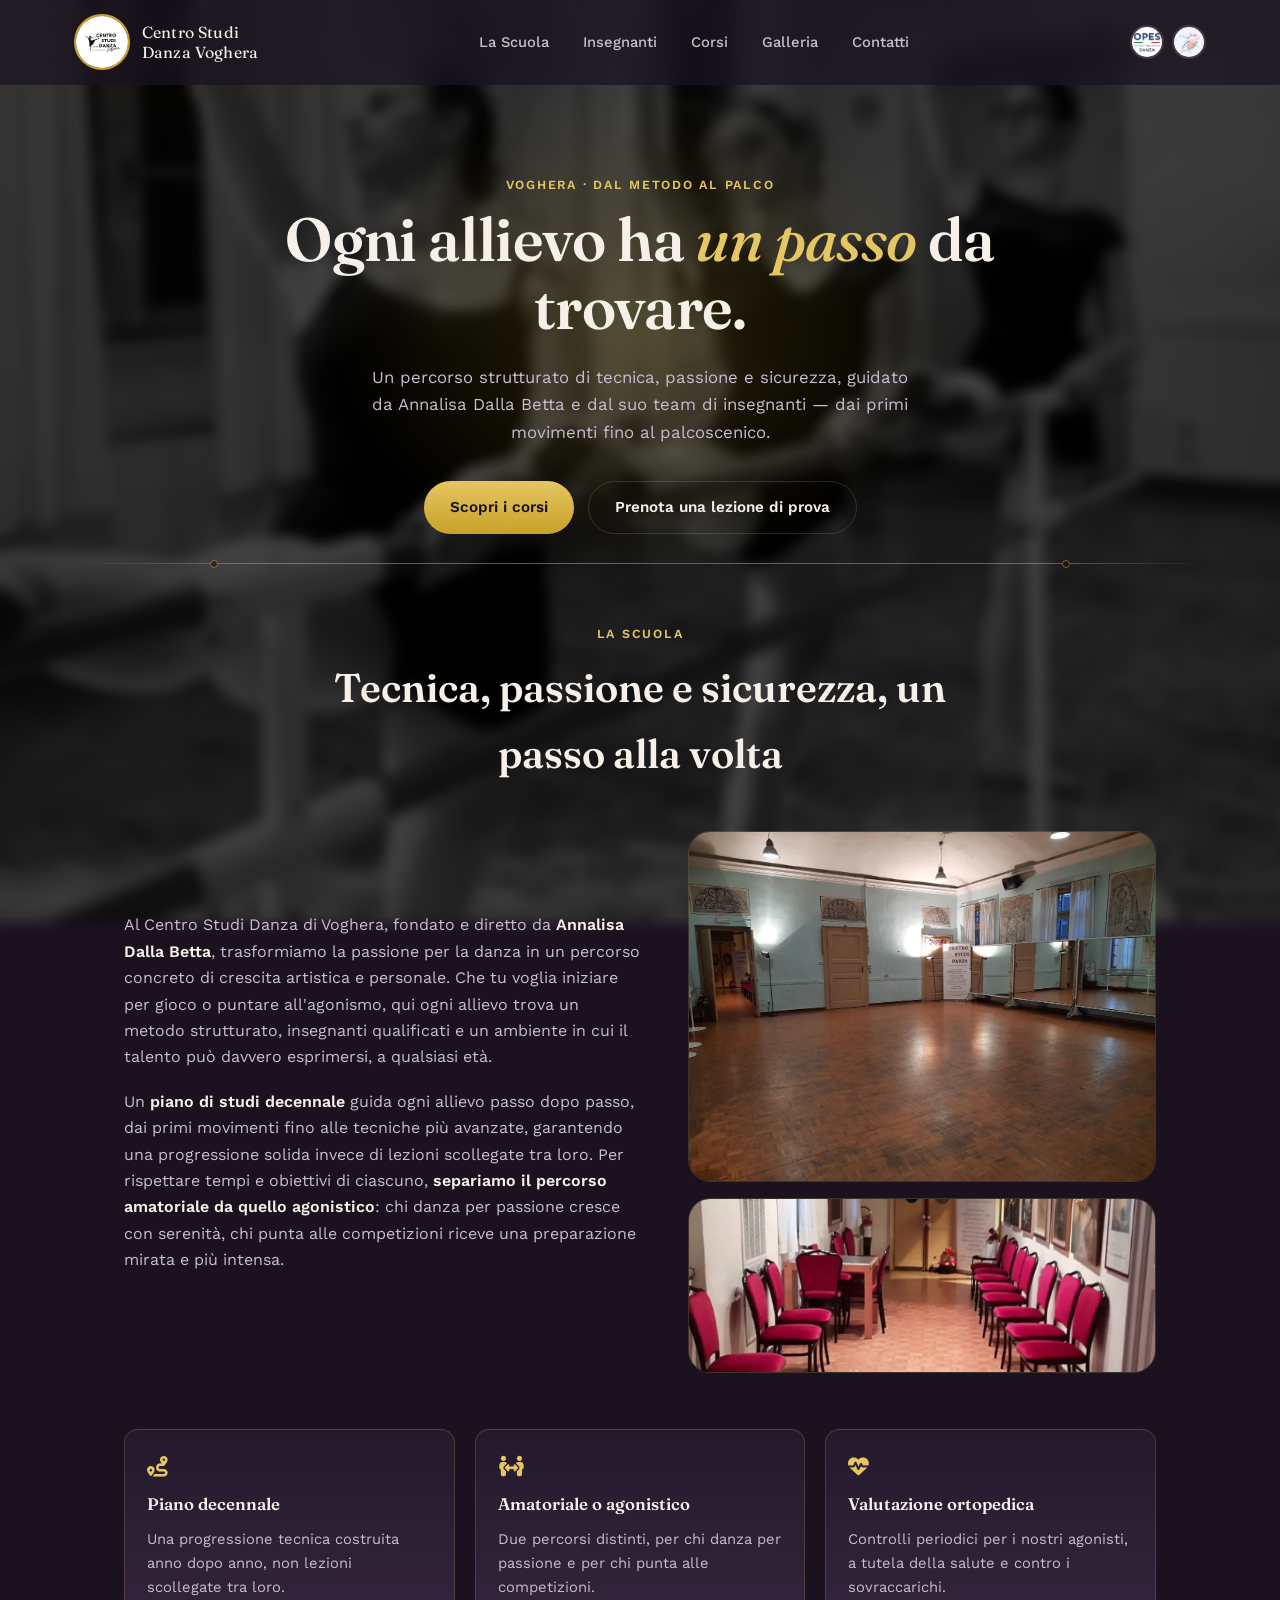
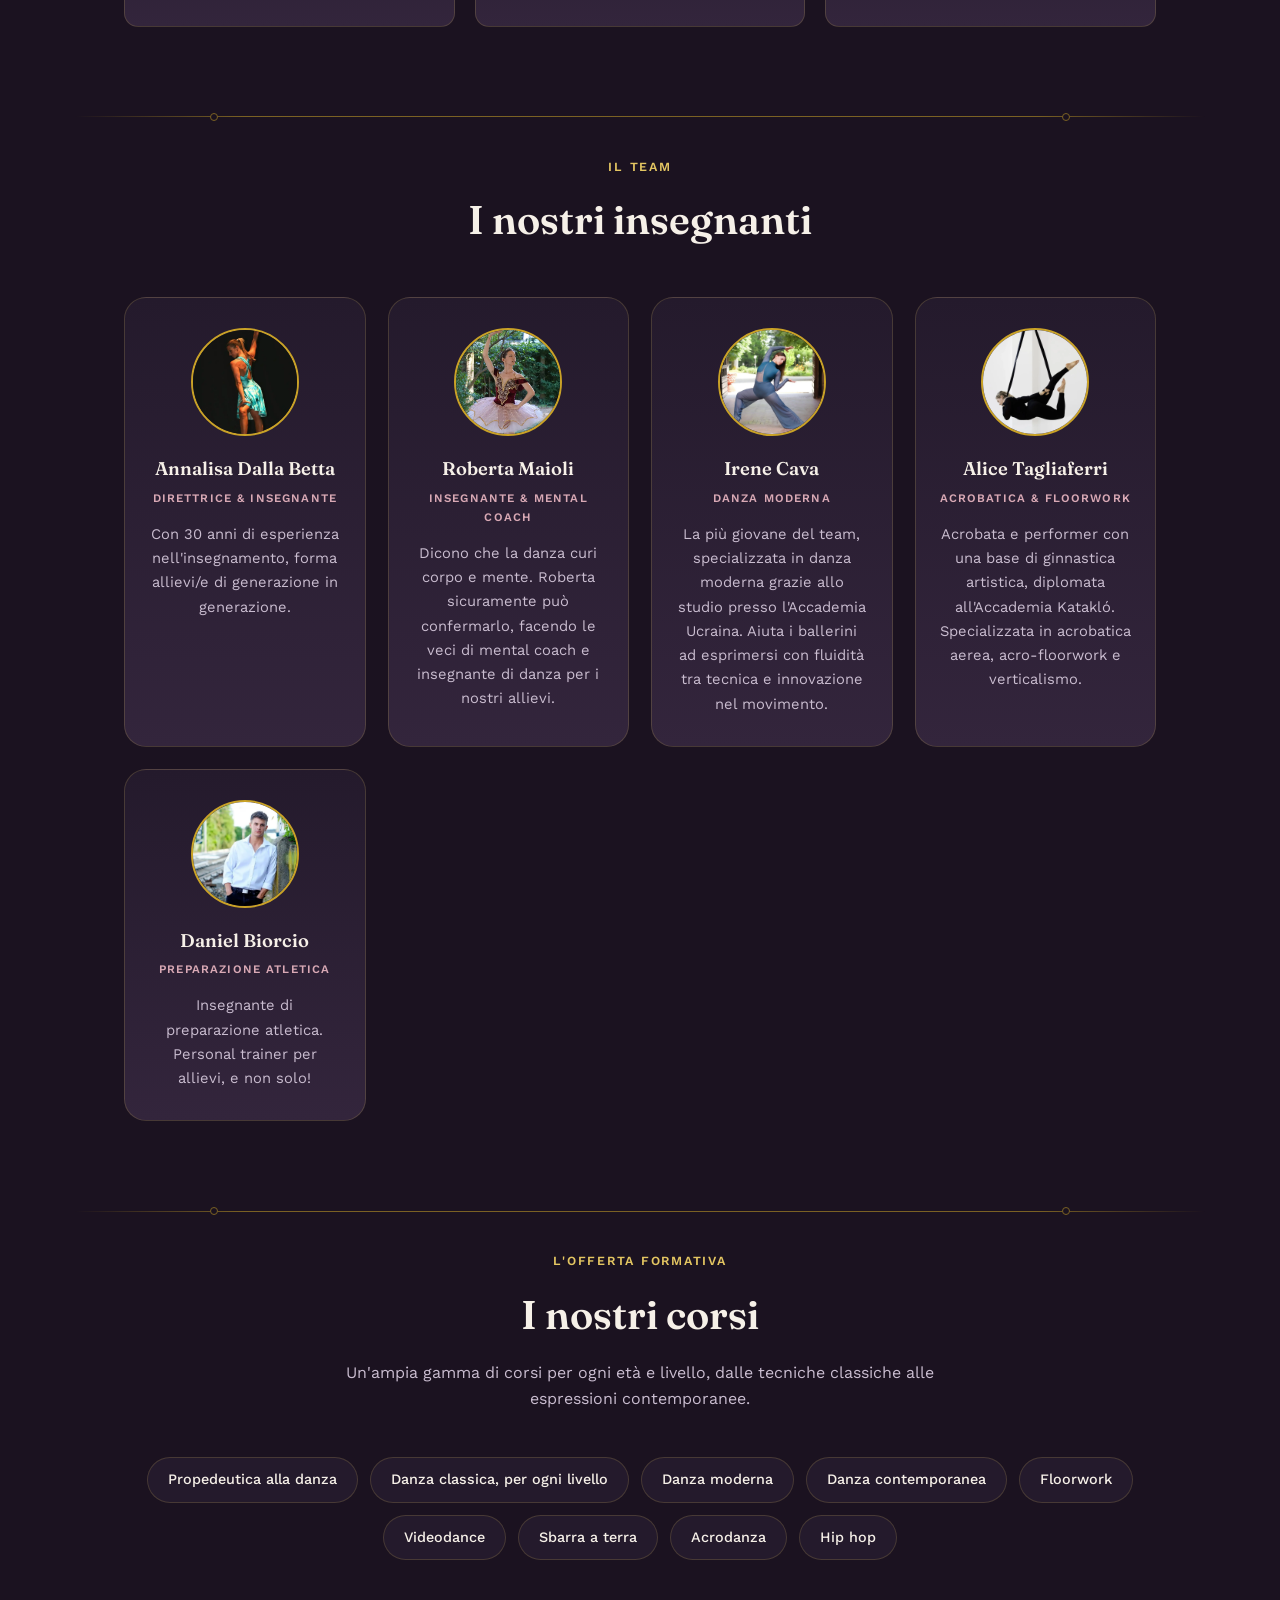
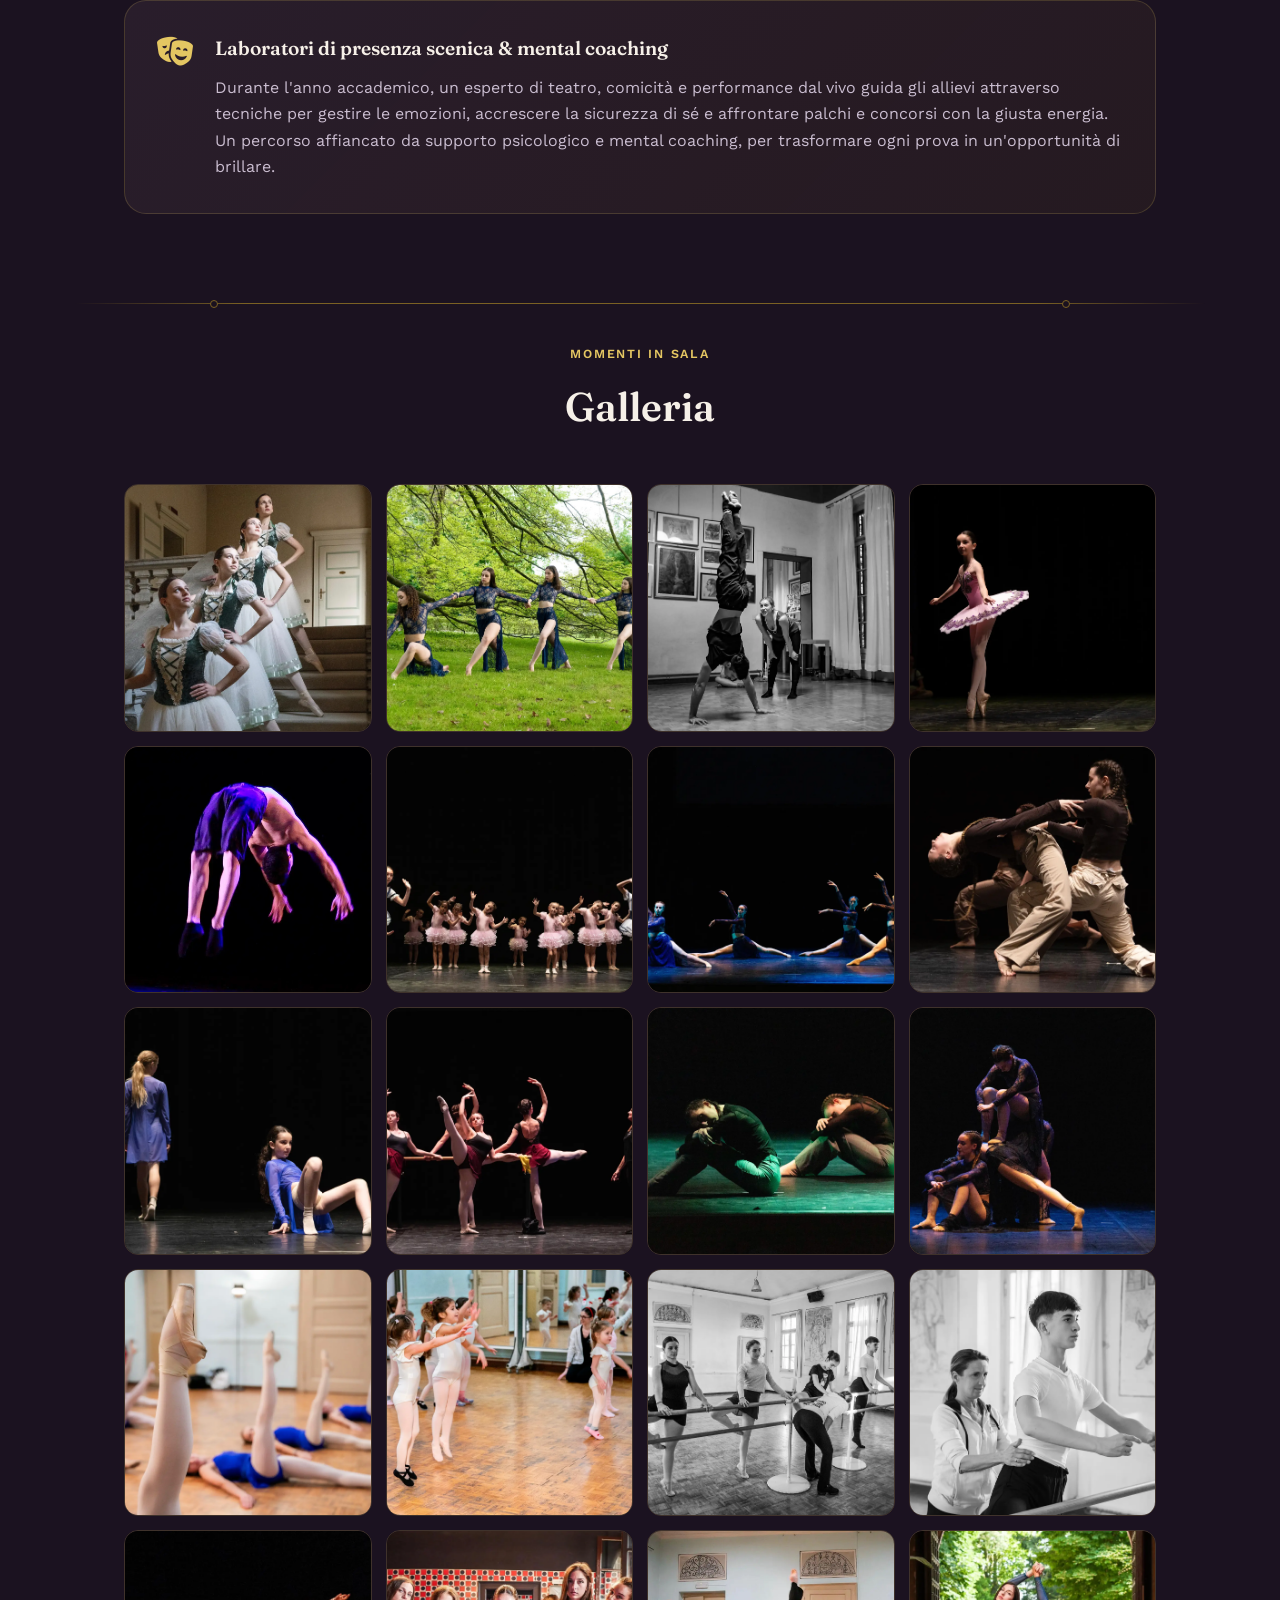
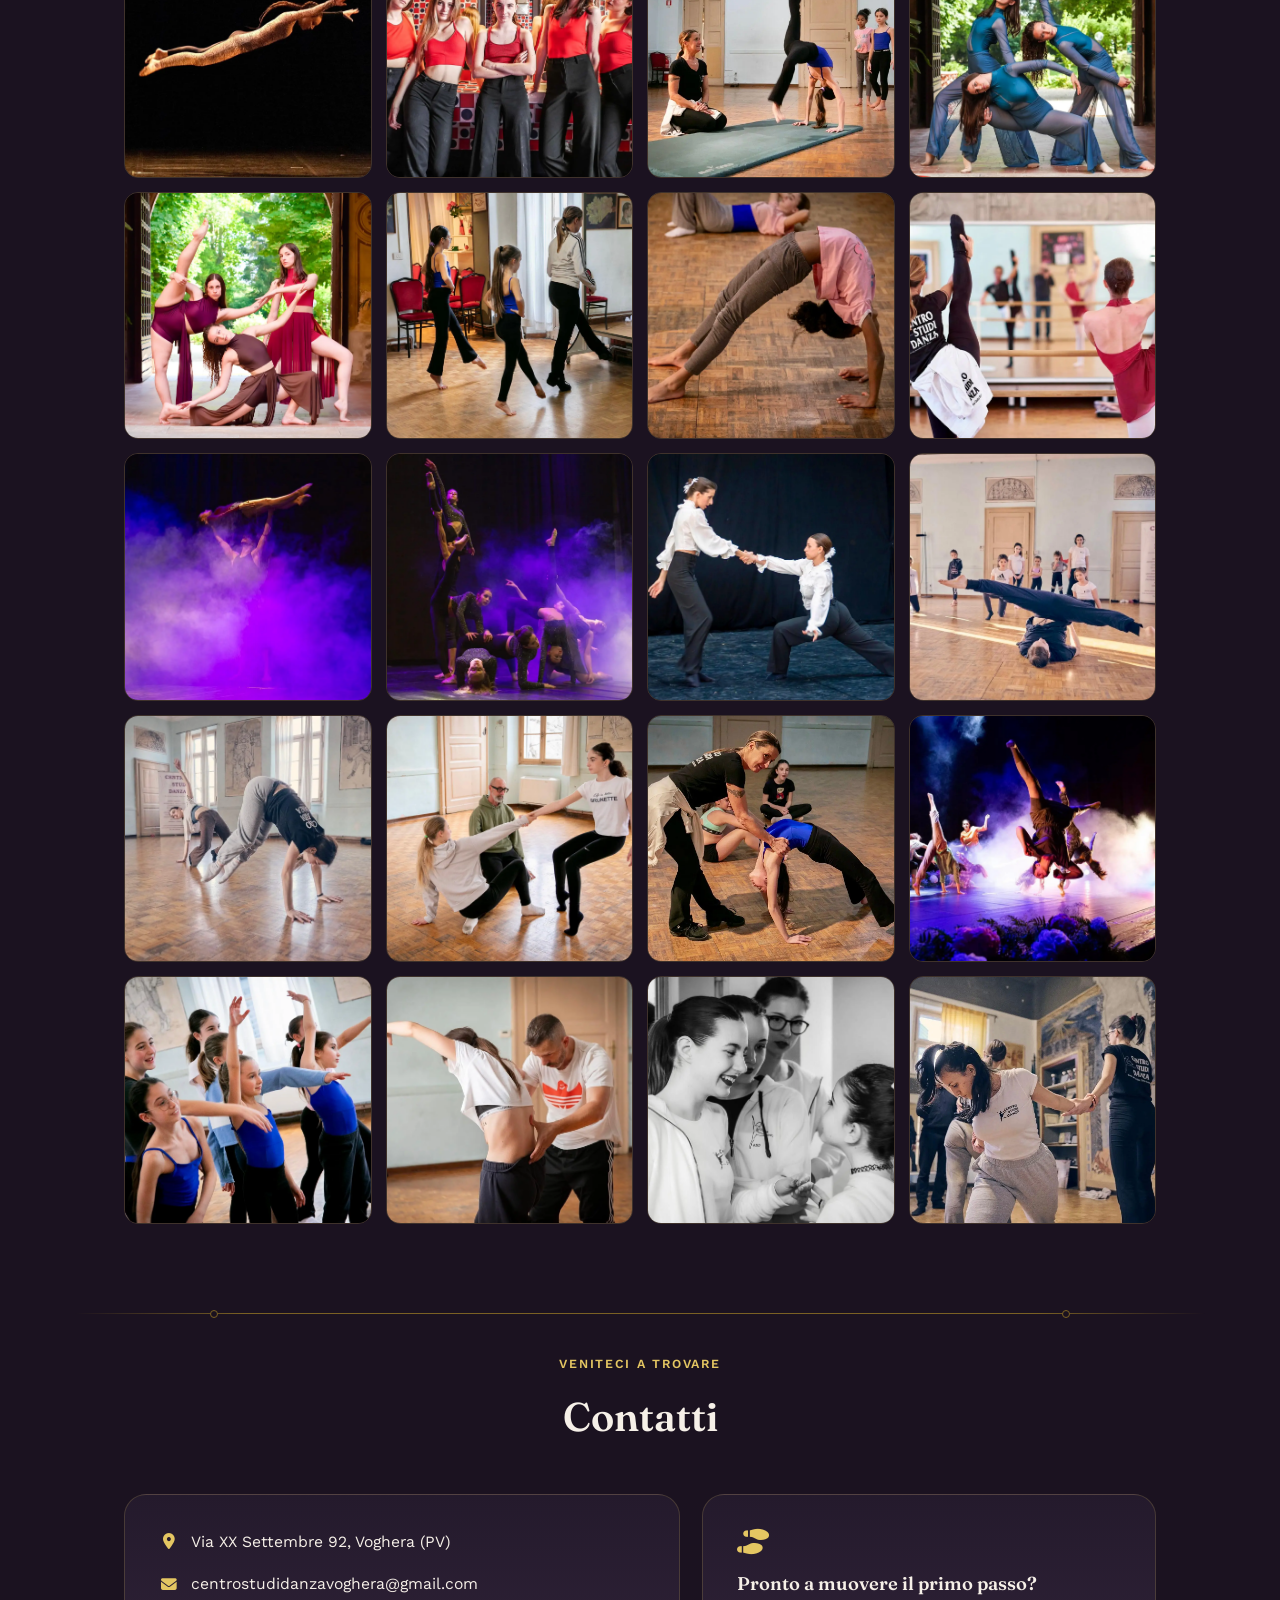
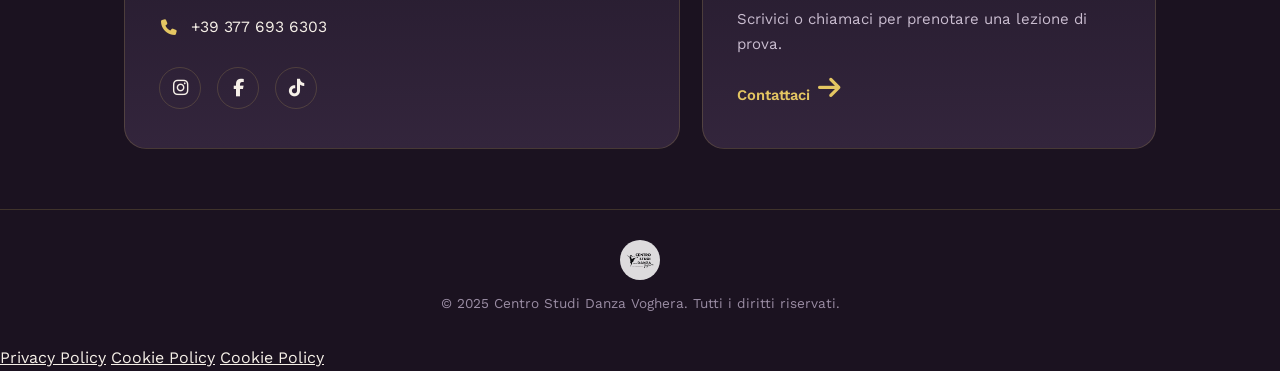
==== commit 65a6bb98: "Update index.html" ====
--- a/index.html
+++ b/index.html
@@ -8,7 +8,7 @@
     <meta name="description" content="Scuola di danza a Voghera diretta da Annalisa Dalla Betta. Offriamo corsi di danza classica, moderna, contemporanea, hip hop e molto altro per tutte le età.">
     <link rel="preconnect" href="https://fonts.googleapis.com">
     <link rel="preconnect" href="https://fonts.gstatic.com" crossorigin>
-    <link rel="stylesheet" href="style_v2.css">
+    <link rel="stylesheet" href="style.css">
     <link rel="stylesheet" href="https://cdnjs.cloudflare.com/ajax/libs/font-awesome/6.5.2/css/all.min.css">
 </head>
 <body>
--- a/style.css
+++ b/style.css
@@ -0,0 +1,863 @@
+/* =================================
+   FONT: Fraunces (display, corsivo) + Work Sans (testo/utility)
+   ================================= */
+@import url('https://fonts.googleapis.com/css2?family=Fraunces:ital,opsz,wght@0,9..144,400;0,9..144,600;1,9..144,500;1,9..144,600&family=Work+Sans:wght@400;500;600;700&display=swap');
+
+/* =================================
+   TOKEN DI DESIGN
+   ================================= */
+:root {
+    /* Palette "sipario di teatro": fondo prugna profondo, oro faro di scena, rosa cipria */
+    --plum-950: #1b1220;
+    --plum-900: #241a2c;
+    --plum-800: #33253c;
+    --plum-700: #453352;
+    --plum-line: rgba(228, 198, 98, 0.18);
+
+    --gold-500: #c9a227;
+    --gold-300: #e4c662;
+    --gold-glow: rgba(201, 162, 39, 0.35);
+
+    --rose-400: #d9a9b5;
+
+    --ivory-100: #f6f0e8;
+    --ivory-300: #cabdd0;
+    --ivory-500: #9a8ca3;
+
+    --radius-l: 22px;
+    --radius-m: 14px;
+    --radius-s: 8px;
+
+    --font-display: 'Fraunces', serif;
+    --font-body: 'Work Sans', sans-serif;
+
+    --shadow-card: 0 20px 45px rgba(10, 6, 14, 0.45);
+    --ease: cubic-bezier(0.22, 1, 0.36, 1);
+}
+
+/* =================================
+   RESET & IMPOSTAZIONI GENERALI
+   ================================= */
+html {
+    box-sizing: border-box;
+    scroll-behavior: smooth;
+}
+*, *::before, *::after {
+    box-sizing: inherit;
+}
+
+body {
+    font-family: var(--font-body);
+    margin: 0;
+    background-color: var(--plum-950);
+    color: var(--ivory-100);
+    line-height: 1.65;
+    -webkit-font-smoothing: antialiased;
+}
+
+body::before {
+    content: '';
+    position: fixed;
+    inset: 0;
+    z-index: -1;
+    background-image:
+        radial-gradient(ellipse 900px 500px at 15% -10%, rgba(201, 162, 39, 0.10), transparent 60%),
+        url('immagini-insegnanti/sfondo.webp');
+    background-size: cover;
+    background-position: center;
+    filter: blur(6px) brightness(28%);
+    transform: scale(1.05);
+}
+
+img {
+    max-width: 100%;
+    display: block;
+}
+
+a {
+    color: inherit;
+}
+
+::selection {
+    background: var(--gold-500);
+    color: var(--plum-950);
+}
+
+:focus-visible {
+    outline: 2px solid var(--gold-300);
+    outline-offset: 3px;
+    border-radius: 4px;
+}
+
+.eyebrow {
+    font-family: var(--font-body);
+    font-size: 0.78rem;
+    font-weight: 600;
+    letter-spacing: 0.14em;
+    text-transform: uppercase;
+    color: var(--gold-300);
+    margin: 0 0 10px 0;
+}
+
+h1, h2, h3 {
+    font-family: var(--font-display);
+    font-weight: 600;
+    color: var(--ivory-100);
+    margin: 0;
+}
+
+h1 em, h2 em {
+    font-style: italic;
+    font-weight: 500;
+    color: var(--gold-300);
+}
+
+/* Animazioni all'ingresso in viewport */
+.reveal {
+    opacity: 0;
+    transform: translateY(18px);
+    transition: opacity 0.7s var(--ease), transform 0.7s var(--ease);
+}
+.reveal.in-view {
+    opacity: 1;
+    transform: translateY(0);
+}
+@media (prefers-reduced-motion: reduce) {
+    .reveal {
+        opacity: 1;
+        transform: none;
+        transition: none;
+    }
+    html {
+        scroll-behavior: auto;
+    }
+}
+
+/* =================================
+   HEADER & NAVIGAZIONE
+   ================================= */
+#site-header {
+    position: sticky;
+    top: 0;
+    z-index: 100;
+    background: rgba(27, 18, 32, 0.72);
+    backdrop-filter: blur(14px);
+    -webkit-backdrop-filter: blur(14px);
+    border-bottom: 1px solid transparent;
+    transition: background 0.3s var(--ease), border-color 0.3s var(--ease), padding 0.3s var(--ease);
+}
+
+#site-header.scrolled {
+    background: rgba(27, 18, 32, 0.94);
+    border-bottom-color: var(--plum-line);
+}
+
+.header-inner {
+    max-width: 1180px;
+    margin: 0 auto;
+    padding: 14px 24px;
+    display: flex;
+    align-items: center;
+    justify-content: space-between;
+    gap: 24px;
+}
+
+.brand {
+    display: flex;
+    align-items: center;
+    gap: 12px;
+    text-decoration: none;
+    flex-shrink: 0;
+}
+
+#logo {
+    width: 56px;
+    height: 56px;
+    border-radius: 50%;
+    border: 2px solid var(--gold-500);
+    object-fit: cover;
+    cursor: pointer;
+    transition: transform 0.3s var(--ease), box-shadow 0.3s var(--ease);
+}
+
+.brand-text {
+    font-family: var(--font-display);
+    font-size: 1rem;
+    line-height: 1.25;
+    letter-spacing: 0.01em;
+    color: var(--ivory-100);
+}
+
+nav#site-nav {
+    display: flex;
+    gap: 6px;
+}
+
+nav#site-nav a {
+    color: var(--ivory-300);
+    text-decoration: none;
+    font-weight: 500;
+    font-size: 0.92rem;
+    padding: 8px 14px;
+    border-radius: 30px;
+    transition: all 0.2s ease-in-out;
+}
+
+nav#site-nav a:hover,
+nav#site-nav a:focus-visible {
+    background-color: rgba(228, 198, 98, 0.12);
+    color: var(--ivory-100);
+}
+
+.header-right {
+    display: flex;
+    align-items: center;
+    gap: 16px;
+}
+
+.header-immagini-destra {
+    display: flex;
+    align-items: center;
+    gap: 8px;
+}
+
+.header-icona {
+    width: 34px;
+    height: 34px;
+    border-radius: 50%;
+    border: 2px solid var(--plum-700);
+    object-fit: cover;
+    cursor: pointer;
+    transition: transform 0.3s var(--ease), border-color 0.3s var(--ease);
+}
+
+#logo:hover,
+.header-icona:hover,
+.insegnante img:hover {
+    transform: scale(1.06);
+    box-shadow: 0 8px 20px var(--gold-glow);
+}
+.header-icona:hover {
+    border-color: var(--gold-500);
+}
+
+#nav-toggle {
+    display: none;
+    flex-direction: column;
+    justify-content: center;
+    gap: 5px;
+    width: 38px;
+    height: 38px;
+    background: transparent;
+    border: 1px solid var(--plum-line);
+    border-radius: 50%;
+    cursor: pointer;
+    padding: 0;
+}
+#nav-toggle span {
+    display: block;
+    width: 16px;
+    height: 2px;
+    margin: 0 auto;
+    background: var(--ivory-100);
+    transition: transform 0.25s var(--ease), opacity 0.25s var(--ease);
+}
+#nav-toggle.open span:nth-child(1) { transform: translateY(7px) rotate(45deg); }
+#nav-toggle.open span:nth-child(2) { opacity: 0; }
+#nav-toggle.open span:nth-child(3) { transform: translateY(-7px) rotate(-45deg); }
+
+/* =================================
+   BARRE DIVIDER — elemento firma
+   Richiama la sbarra da danza: una linea sottile con "ganci"
+   ================================= */
+.barre-divider {
+    max-width: 1180px;
+    margin: 0 auto;
+    padding: 0 24px;
+    display: flex;
+    align-items: center;
+    height: 60px;
+}
+.barre-divider span {
+    position: relative;
+    display: block;
+    width: 100%;
+    height: 1px;
+    background: linear-gradient(90deg, transparent, var(--gold-500) 15%, var(--gold-500) 85%, transparent);
+    opacity: 0.55;
+}
+.barre-divider span::before,
+.barre-divider span::after {
+    content: '';
+    position: absolute;
+    top: 50%;
+    width: 8px;
+    height: 8px;
+    border: 1px solid var(--gold-500);
+    border-radius: 50%;
+    transform: translateY(-50%);
+    background: var(--plum-950);
+}
+.barre-divider span::before { left: 12%; }
+.barre-divider span::after { right: 12%; }
+
+/* =================================
+   HERO
+   ================================= */
+.hero {
+    position: relative;
+    padding: 90px 24px 20px;
+    overflow: hidden;
+}
+
+.hero-glow {
+    position: absolute;
+    top: -20%;
+    left: 50%;
+    width: 900px;
+    height: 700px;
+    transform: translateX(-50%);
+    background: radial-gradient(closest-side, var(--gold-glow), transparent 70%);
+    opacity: 0.55;
+    pointer-events: none;
+}
+
+.hero-inner {
+    position: relative;
+    max-width: 760px;
+    margin: 0 auto;
+    text-align: center;
+}
+
+.hero h1 {
+    font-size: clamp(2.4rem, 5.5vw, 3.8rem);
+    line-height: 1.12;
+    letter-spacing: -0.01em;
+}
+
+.hero-sub {
+    max-width: 560px;
+    margin: 22px auto 0;
+    font-size: 1.05rem;
+    color: var(--ivory-300);
+}
+
+.hero-cta {
+    display: flex;
+    justify-content: center;
+    gap: 14px;
+    flex-wrap: wrap;
+    margin-top: 34px;
+}
+
+.btn {
+    display: inline-flex;
+    align-items: center;
+    gap: 8px;
+    padding: 13px 26px;
+    border-radius: 30px;
+    font-weight: 600;
+    font-size: 0.95rem;
+    text-decoration: none;
+    transition: transform 0.25s var(--ease), box-shadow 0.25s var(--ease), background 0.25s var(--ease);
+}
+
+.btn-gold {
+    background: linear-gradient(180deg, var(--gold-300), var(--gold-500));
+    color: var(--plum-950);
+}
+.btn-gold:hover {
+    transform: translateY(-2px);
+    box-shadow: 0 10px 25px var(--gold-glow);
+}
+
+.btn-outline {
+    background: transparent;
+    color: var(--ivory-100);
+    border: 1px solid var(--plum-line);
+}
+.btn-outline:hover {
+    border-color: var(--gold-500);
+    background: rgba(228, 198, 98, 0.08);
+}
+
+/* =================================
+   SEZIONI GENERALI
+   ================================= */
+main {
+    padding: 0;
+}
+
+.section {
+    padding: 10px 24px 60px;
+    margin: 0 auto;
+    max-width: 1080px;
+    scroll-margin-top: 100px;
+}
+
+.section-head {
+    text-align: center;
+    max-width: 640px;
+    margin: 0 auto 44px;
+}
+
+.section-sub {
+    color: var(--ivory-300);
+    margin-top: 12px;
+}
+
+.section h2 {
+    font-size: clamp(1.9rem, 3.6vw, 2.5rem);
+}
+
+/* =================================
+   LA SCUOLA
+   ================================= */
+.scuola-grid {
+    display: grid;
+    grid-template-columns: 1.05fr 0.95fr;
+    gap: 46px;
+    align-items: center;
+}
+
+.scuola-testo p {
+    color: var(--ivory-300);
+    margin: 0 0 18px 0;
+}
+.scuola-testo strong {
+    color: var(--ivory-100);
+    font-weight: 600;
+}
+
+.scuola-immagini {
+    display: grid;
+    grid-template-columns: 1fr;
+    gap: 16px;
+}
+.scuola-immagini img {
+    width: 100%;
+    height: 100%;
+    object-fit: cover;
+    border-radius: var(--radius-l);
+    border: 1px solid var(--plum-line);
+}
+.scuola-immagini img:first-child {
+    aspect-ratio: 4 / 3;
+}
+.scuola-immagini img:last-child {
+    aspect-ratio: 16 / 6;
+}
+
+.feature-strip {
+    margin-top: 56px;
+    display: grid;
+    grid-template-columns: repeat(3, 1fr);
+    gap: 20px;
+}
+
+.feature-chip {
+    background: linear-gradient(180deg, var(--plum-900), var(--plum-800));
+    border: 1px solid var(--plum-line);
+    border-radius: var(--radius-m);
+    padding: 26px 22px;
+    transition: transform 0.3s var(--ease), box-shadow 0.3s var(--ease), border-color 0.3s var(--ease);
+}
+.feature-chip:hover {
+    transform: translateY(-4px);
+    border-color: var(--gold-500);
+    box-shadow: var(--shadow-card);
+}
+.feature-chip i {
+    font-size: 1.3rem;
+    color: var(--gold-300);
+    margin-bottom: 14px;
+    display: block;
+}
+.feature-chip h3 {
+    font-size: 1.05rem;
+    margin-bottom: 8px;
+}
+.feature-chip p {
+    color: var(--ivory-300);
+    font-size: 0.92rem;
+    margin: 0;
+}
+
+/* =================================
+   INSEGNANTI
+   ================================= */
+.insegnanti-grid {
+    display: grid;
+    grid-template-columns: repeat(auto-fit, minmax(230px, 1fr));
+    gap: 22px;
+}
+
+.insegnante {
+    background: linear-gradient(180deg, var(--plum-900), var(--plum-800));
+    border: 1px solid var(--plum-line);
+    border-radius: var(--radius-l);
+    padding: 30px 24px;
+    text-align: center;
+    transition: transform 0.3s var(--ease), box-shadow 0.3s var(--ease), border-color 0.3s var(--ease);
+}
+.insegnante:hover {
+    transform: translateY(-5px);
+    border-color: var(--gold-500);
+    box-shadow: var(--shadow-card);
+}
+
+.insegnante img {
+    width: 108px;
+    height: 108px;
+    border-radius: 50%;
+    object-fit: cover;
+    border: 2px solid var(--gold-500);
+    margin: 0 auto 18px;
+    cursor: pointer;
+}
+
+.insegnante h3 {
+    font-size: 1.15rem;
+    margin-bottom: 4px;
+}
+
+.insegnante .ruolo {
+    font-family: var(--font-body);
+    font-size: 0.72rem;
+    font-weight: 600;
+    letter-spacing: 0.1em;
+    text-transform: uppercase;
+    color: var(--rose-400);
+    margin: 0 0 14px 0;
+}
+
+.insegnante p:not(.ruolo) {
+    color: var(--ivory-300);
+    font-size: 0.92rem;
+    margin: 0;
+}
+
+/* =================================
+   CORSI
+   ================================= */
+.corsi-pills {
+    list-style: none;
+    margin: 0 0 40px 0;
+    padding: 0;
+    display: flex;
+    flex-wrap: wrap;
+    justify-content: center;
+    gap: 12px;
+}
+
+.corsi-pills li {
+    background: var(--plum-900);
+    border: 1px solid var(--plum-line);
+    border-radius: 30px;
+    padding: 10px 20px;
+    font-size: 0.9rem;
+    font-weight: 500;
+    color: var(--ivory-100);
+    transition: transform 0.25s var(--ease), border-color 0.25s var(--ease), color 0.25s var(--ease);
+}
+.corsi-pills li:hover {
+    transform: translateY(-3px);
+    border-color: var(--gold-500);
+    color: var(--gold-300);
+}
+
+.callout {
+    display: flex;
+    gap: 22px;
+    align-items: flex-start;
+    background: linear-gradient(135deg, rgba(217, 169, 181, 0.08), rgba(201, 162, 39, 0.06));
+    border: 1px solid var(--plum-line);
+    border-radius: var(--radius-l);
+    padding: 32px;
+}
+.callout i {
+    font-size: 1.8rem;
+    color: var(--gold-300);
+    flex-shrink: 0;
+    margin-top: 4px;
+}
+.callout h3 {
+    font-size: 1.2rem;
+    margin-bottom: 10px;
+}
+.callout p {
+    color: var(--ivory-300);
+    margin: 0;
+}
+
+/* =================================
+   GALLERIA
+   ================================= */
+.grid-galleria {
+    display: grid;
+    grid-template-columns: repeat(auto-fit, minmax(230px, 1fr));
+    gap: 14px;
+}
+
+.grid-galleria img {
+    width: 100%;
+    aspect-ratio: 1 / 1;
+    object-fit: cover;
+    border-radius: var(--radius-m);
+    cursor: pointer;
+    transition: transform 0.35s var(--ease), opacity 0.3s ease;
+    border: 1px solid var(--plum-line);
+}
+
+.grid-galleria img:hover {
+    opacity: 0.9;
+    transform: scale(1.02);
+}
+
+/* --- Finestra Modale (Lightbox) --- */
+.modal {
+    display: none;
+    position: fixed;
+    z-index: 1000;
+    padding-top: 60px;
+    left: 0;
+    top: 0;
+    width: 100%;
+    height: 100%;
+    overflow: auto;
+    background-color: rgba(15, 9, 18, 0.94);
+}
+
+.modal-content {
+    margin: auto;
+    display: block;
+    max-width: 82%;
+    max-height: 82vh;
+    border-radius: var(--radius-m);
+}
+
+.close-btn {
+    position: absolute;
+    top: 18px;
+    right: 30px;
+    color: var(--ivory-100);
+    font-size: 38px;
+    font-weight: 300;
+    cursor: pointer;
+    transition: color 0.3s;
+}
+.close-btn:hover,
+.close-btn:focus {
+    color: var(--gold-300);
+}
+
+/* =================================
+   CONTATTI
+   ================================= */
+.contatti-grid {
+    display: grid;
+    grid-template-columns: 1.1fr 0.9fr;
+    gap: 22px;
+    align-items: stretch;
+}
+
+.contatti-card,
+.cta-card {
+    background: linear-gradient(180deg, var(--plum-900), var(--plum-800));
+    border: 1px solid var(--plum-line);
+    border-radius: var(--radius-l);
+    padding: 34px;
+}
+
+.contatti-list {
+    list-style: none;
+    margin: 0 0 26px 0;
+    padding: 0;
+    display: flex;
+    flex-direction: column;
+    gap: 16px;
+}
+.contatti-list li {
+    display: flex;
+    align-items: center;
+    gap: 12px;
+    font-size: 0.98rem;
+}
+.contatti-list i {
+    color: var(--gold-300);
+    width: 20px;
+    text-align: center;
+}
+.contatti-list a {
+    text-decoration: none;
+    color: var(--ivory-100);
+    border-bottom: 1px solid transparent;
+    transition: border-color 0.2s ease, color 0.2s ease;
+}
+.contatti-list a:hover {
+    color: var(--gold-300);
+    border-color: var(--gold-300);
+}
+
+.social-links {
+    display: flex;
+    gap: 16px;
+}
+.social-links a {
+    display: flex;
+    align-items: center;
+    justify-content: center;
+    width: 42px;
+    height: 42px;
+    border-radius: 50%;
+    border: 1px solid var(--plum-line);
+    font-size: 1.1rem;
+    text-decoration: none;
+    color: var(--ivory-100);
+    transition: all 0.25s var(--ease);
+}
+.social-links a:hover {
+    color: var(--plum-950);
+    background: var(--gold-300);
+    border-color: var(--gold-300);
+    transform: translateY(-3px);
+}
+
+.cta-card {
+    text-decoration: none;
+    display: flex;
+    flex-direction: column;
+    justify-content: center;
+    text-align: left;
+    transition: transform 0.3s var(--ease), border-color 0.3s var(--ease), box-shadow 0.3s var(--ease);
+}
+.cta-card:hover {
+    transform: translateY(-4px);
+    border-color: var(--gold-500);
+    box-shadow: var(--shadow-card);
+}
+.cta-card i {
+    font-size: 1.6rem;
+    color: var(--gold-300);
+    margin-bottom: 14px;
+}
+.cta-card h3 {
+    font-size: 1.15rem;
+    margin-bottom: 8px;
+}
+.cta-card p {
+    color: var(--ivory-300);
+    margin: 0 0 18px 0;
+    font-size: 0.94rem;
+}
+.cta-card-link {
+    font-weight: 600;
+    color: var(--gold-300);
+    font-size: 0.92rem;
+    display: inline-flex;
+    align-items: center;
+    gap: 8px;
+}
+
+/* =================================
+   FOOTER
+   ================================= */
+footer {
+    text-align: center;
+    padding: 30px 20px;
+    background-color: var(--plum-950);
+    border-top: 1px solid var(--plum-line);
+    color: var(--ivory-500);
+}
+.footer-inner {
+    display: flex;
+    flex-direction: column;
+    align-items: center;
+    gap: 12px;
+}
+.footer-inner img {
+    border-radius: 50%;
+    opacity: 0.85;
+}
+footer p {
+    margin: 0;
+    font-size: 0.85rem;
+}
+
+/* =================================
+   MEDIA QUERY — TABLET
+   ================================= */
+@media (max-width: 980px) {
+    .scuola-grid {
+        grid-template-columns: 1fr;
+    }
+    .scuola-immagini {
+        order: -1;
+    }
+    .contatti-grid {
+        grid-template-columns: 1fr;
+    }
+}
+
+/* =================================
+   MEDIA QUERY — MOBILE
+   ================================= */
+@media (max-width: 768px) {
+    .brand-text {
+        display: none;
+    }
+
+    nav#site-nav {
+        position: fixed;
+        top: 0;
+        right: 0;
+        height: 100vh;
+        width: min(78vw, 300px);
+        background: var(--plum-950);
+        border-left: 1px solid var(--plum-line);
+        flex-direction: column;
+        align-items: flex-start;
+        justify-content: center;
+        gap: 4px;
+        padding: 24px;
+        transform: translateX(100%);
+        transition: transform 0.35s var(--ease);
+    }
+    nav#site-nav.open {
+        transform: translateX(0);
+    }
+    nav#site-nav a {
+        width: 100%;
+        font-size: 1.05rem;
+        padding: 14px 16px;
+    }
+
+    #nav-toggle {
+        display: flex;
+    }
+
+    .header-immagini-destra {
+        display: none;
+    }
+
+    .hero {
+        padding: 60px 20px 10px;
+    }
+
+    .section {
+        padding: 6px 18px 50px;
+        scroll-margin-top: 84px;
+    }
+
+    .feature-strip {
+        grid-template-columns: 1fr;
+    }
+
+    .callout {
+        flex-direction: column;
+    }
+
+    .scuola-immagini img:last-child {
+        aspect-ratio: 4 / 3;
+    }
+}
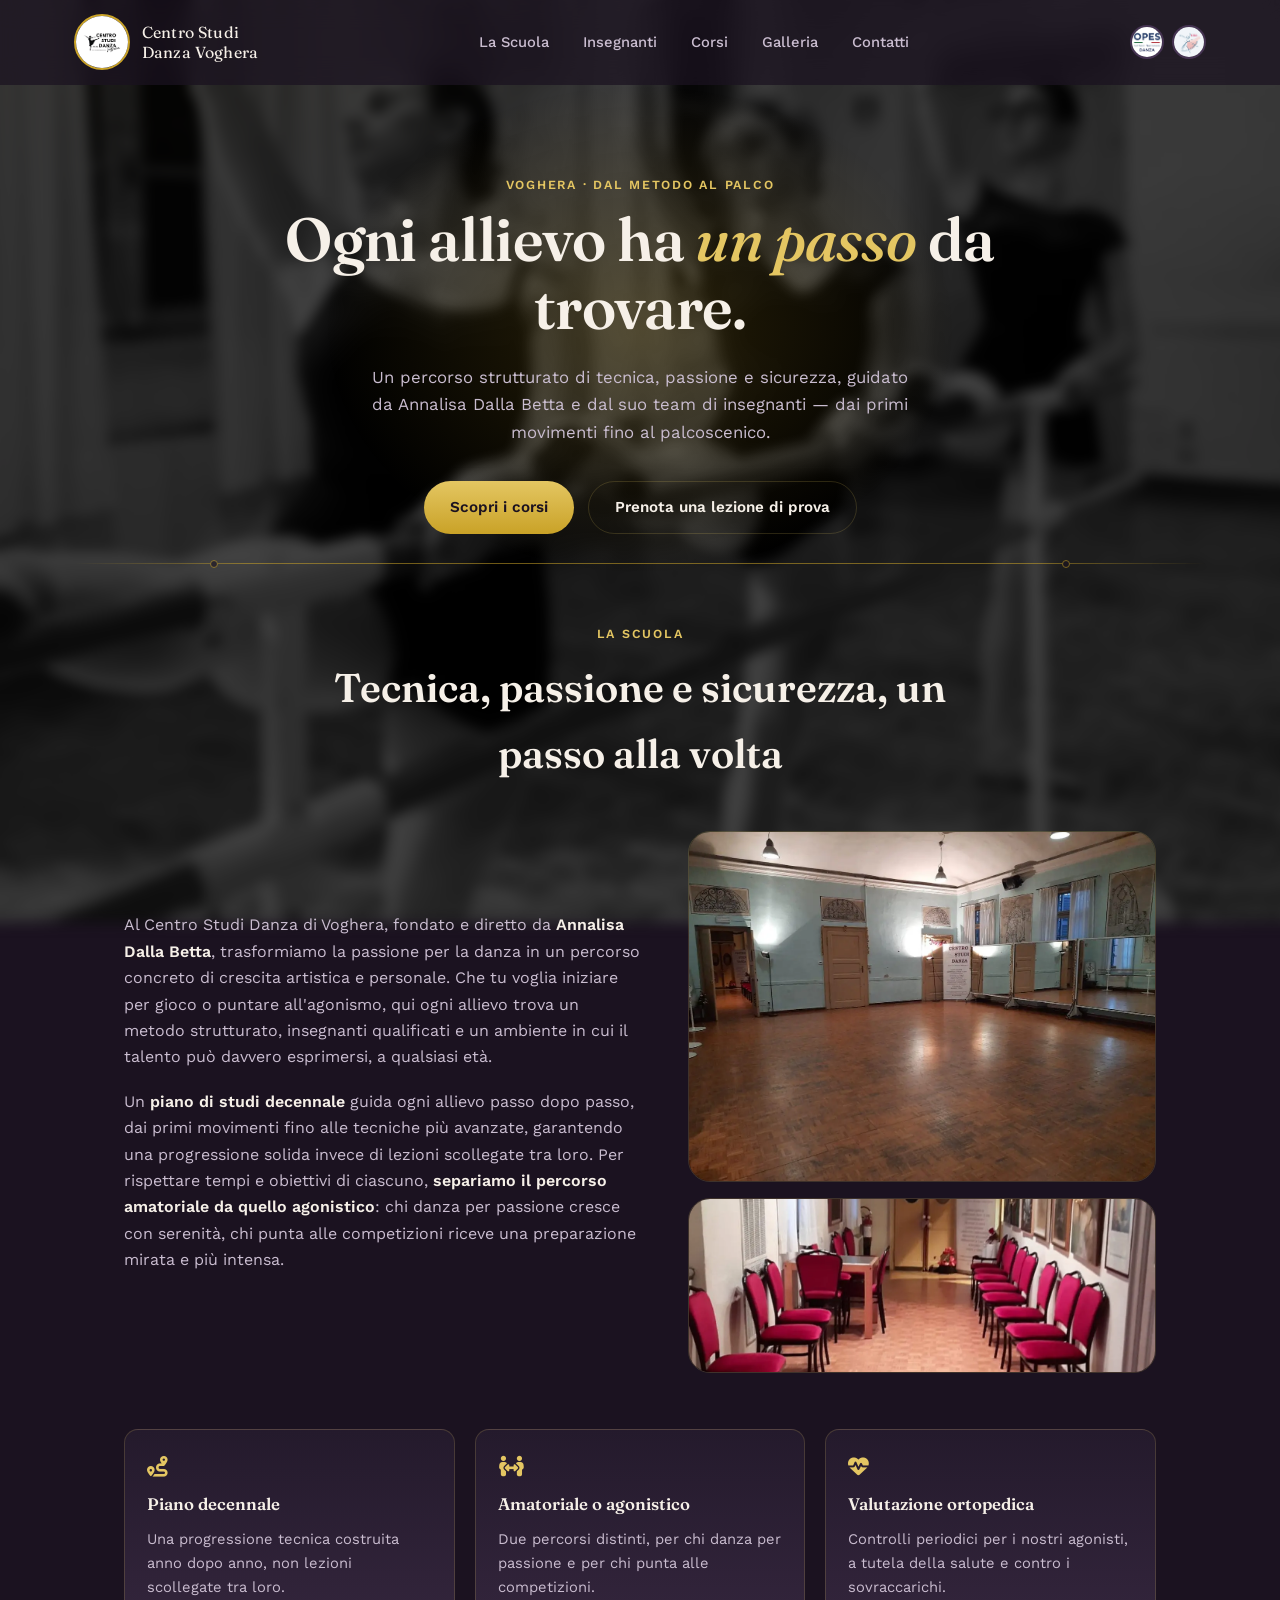
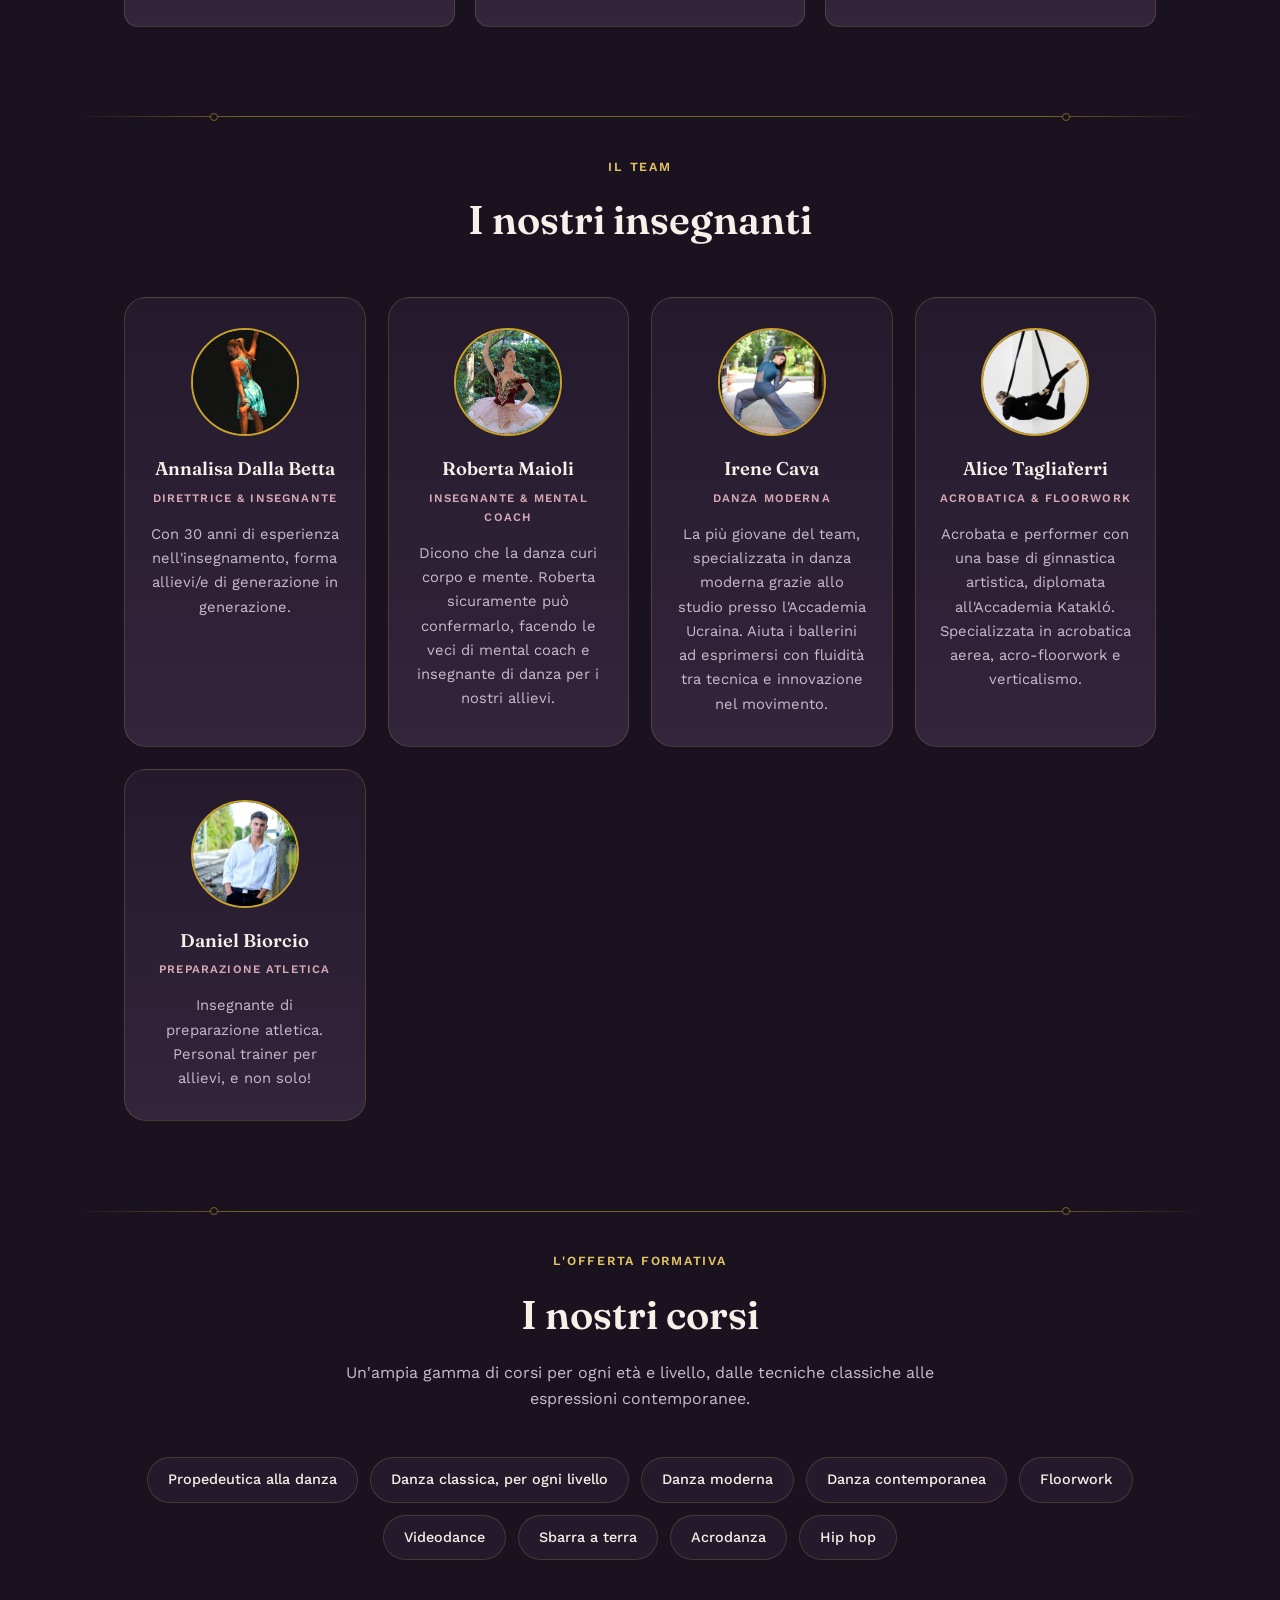
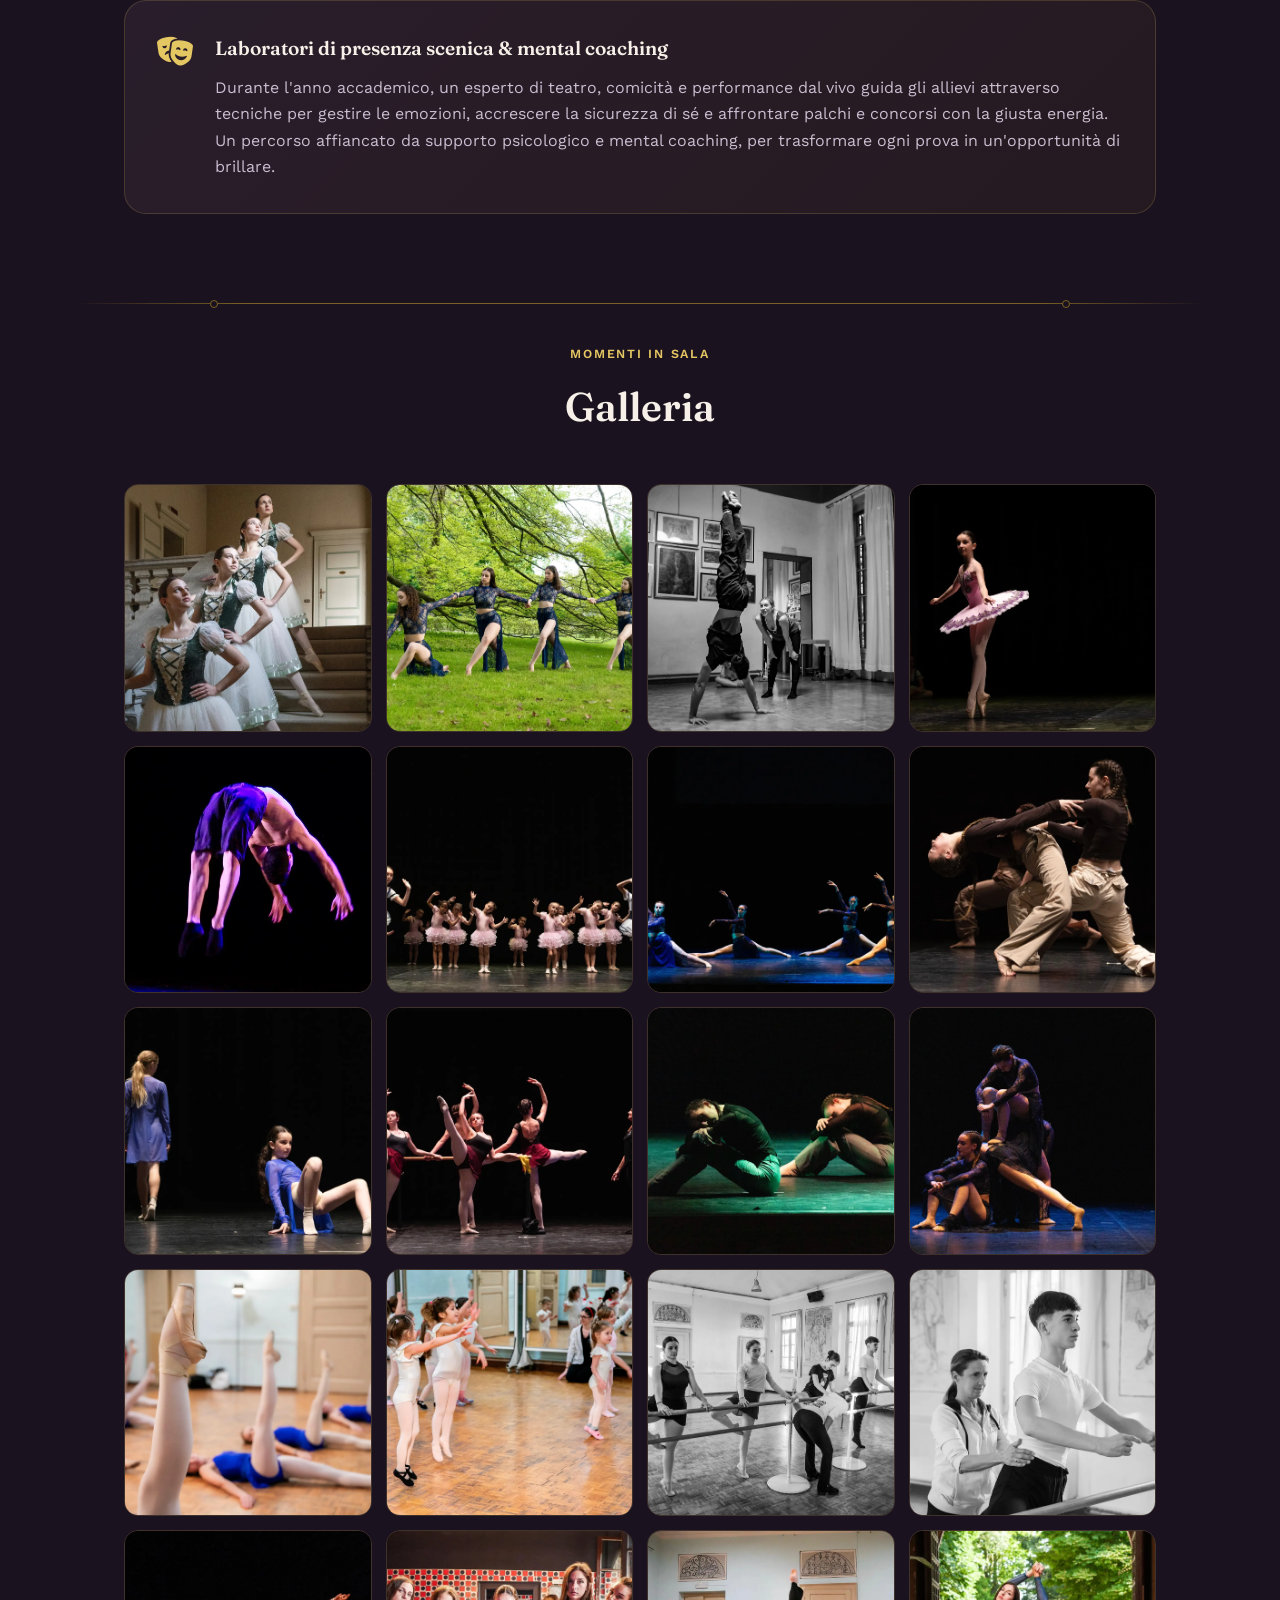
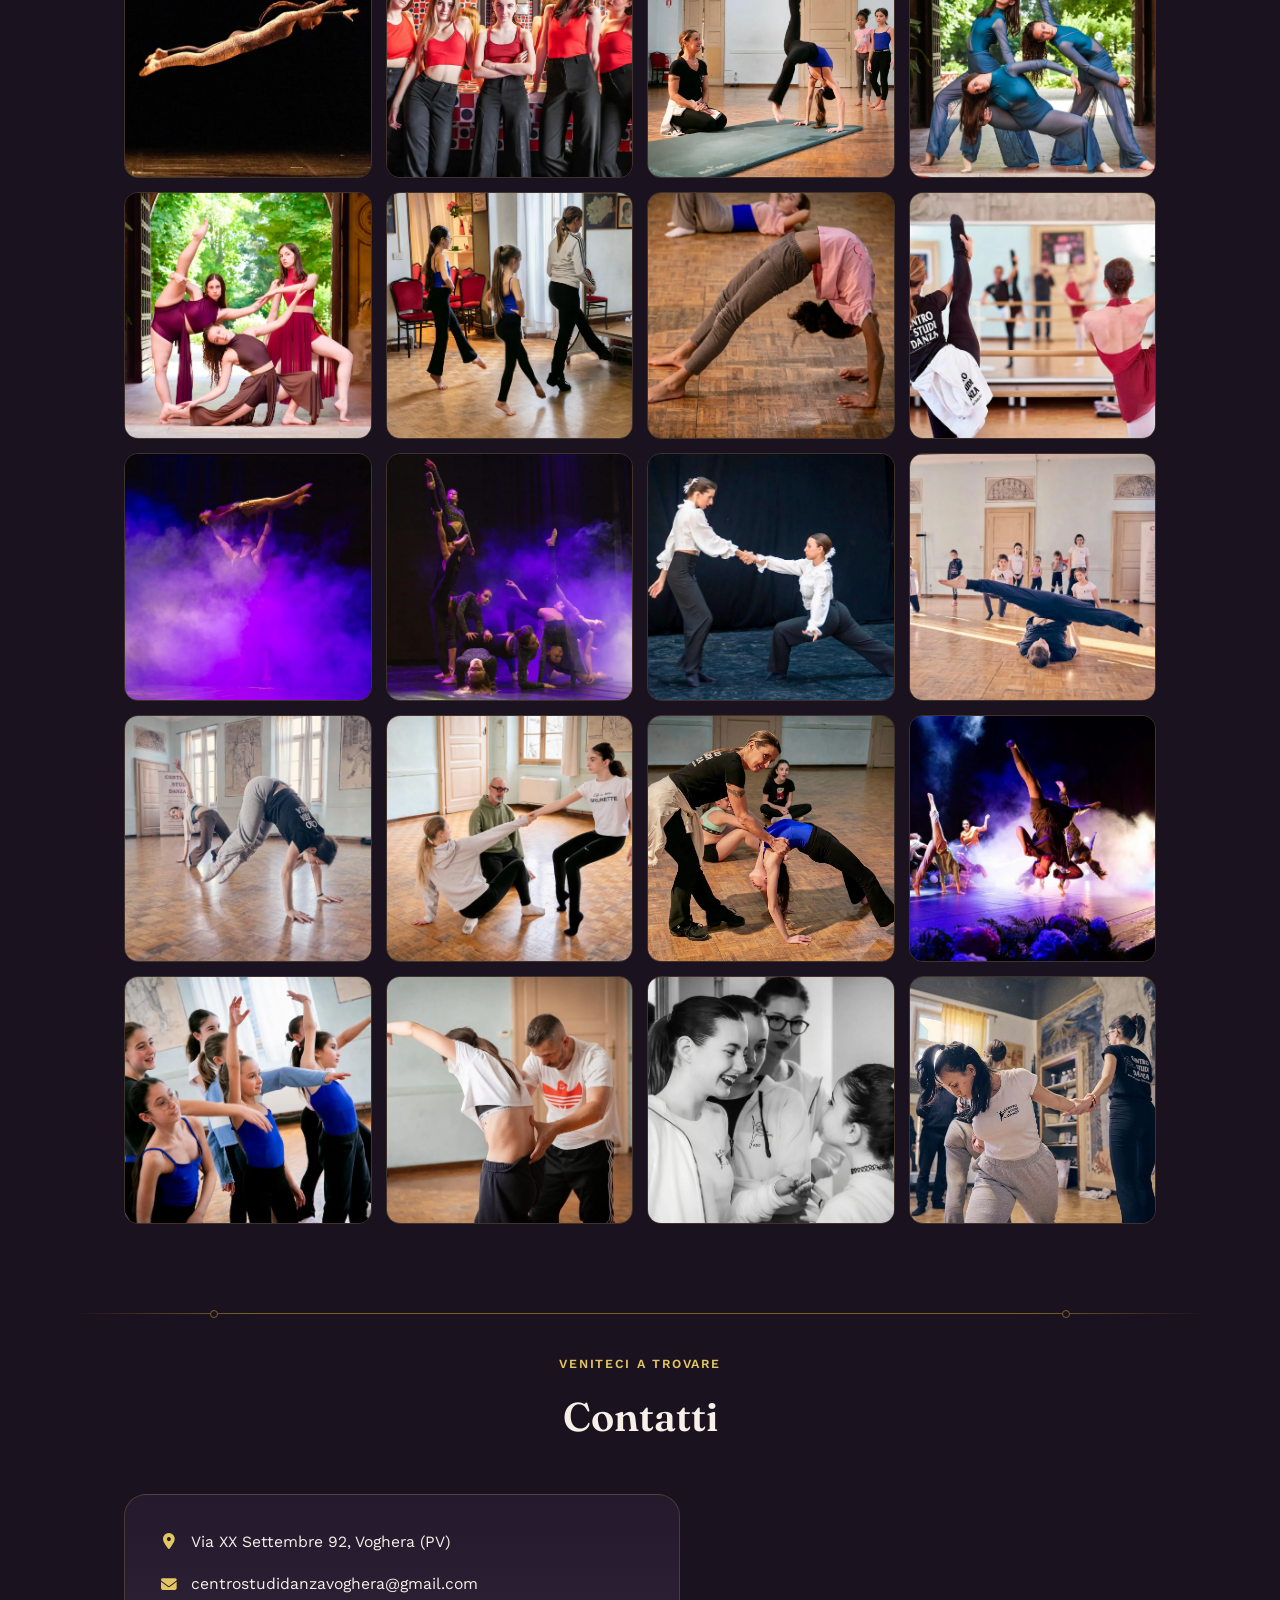
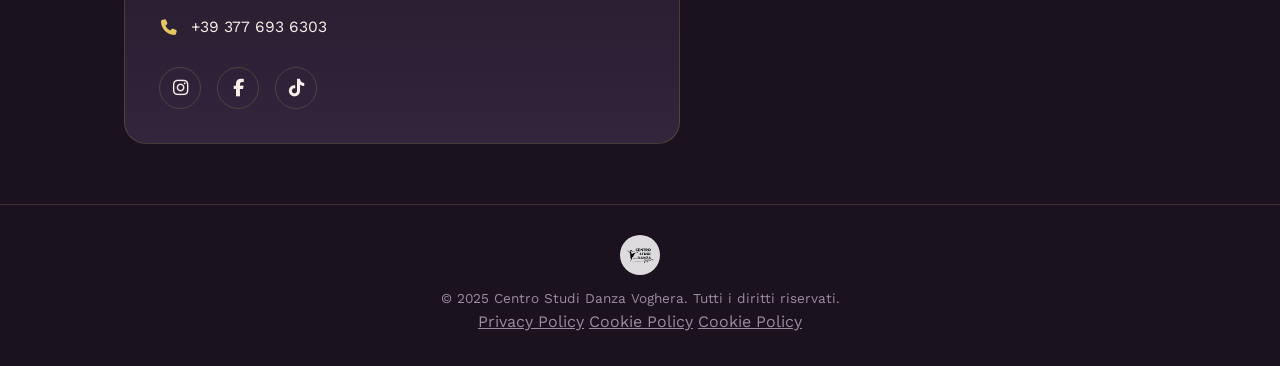
==== commit 0a308479: "Update index.html" ====
--- a/index.html
+++ b/index.html
@@ -238,12 +238,6 @@
                     <a href="https://www.tiktok.com/@centrostudidanzavoghera?lang=it-IT" target="_blank" aria-label="Pagina TikTok"><i class="fab fa-tiktok"></i></a>
                 </div>
             </div>
-            <a href="#contatti" class="cta-card">
-                <i class="fa-solid fa-shoe-prints" aria-hidden="true"></i>
-                <h3>Pronto a muovere il primo passo?</h3>
-                <p>Scrivici o chiamaci per prenotare una lezione di prova.</p>
-                <span class="cta-card-link">Contattaci <i class="fa-solid fa-arrow-right"></i></span>
-            </a>
         </div>
     </section>
 </main>
@@ -252,6 +246,10 @@
     <div class="footer-inner">
         <img src="immagini-insegnanti/logo.webp" alt="Logo Scuola" width="40" height="40" loading="lazy">
         <p>&copy; 2025 Centro Studi Danza Voghera. Tutti i diritti riservati.</p>
+    </div>
+    <div class="footer-legal">
+        <a href="https://www.iubenda.com/privacy-policy/88877278" class="iubenda-white iubenda-noiframe iubenda-embed" title="Privacy Policy ">Privacy Policy</a><script type="text/javascript">(function (w,d) {var loader = function () {var s = d.createElement("script"), tag = d.getElementsByTagName("script")[0]; s.src="https://cdn.iubenda.com/iubenda.js"; tag.parentNode.insertBefore(s,tag);}; if(w.addEventListener){w.addEventListener("load", loader, false);}else if(w.attachEvent){w.attachEvent("onload", loader);}else{w.onload = loader;}})(window, document);</script>    <a href="https://www.iubenda.com/privacy-policy/55440985/cookie-policy" class="iubenda-white iubenda-noiframe iubenda-embed" title="Cookie Policy ">Cookie Policy</a><script type="text/javascript">(function (w,d) {var loader = function () {var s = d.createElement("script"), tag = d.getElementsByTagName("script")[0]; s.src="https://cdn.iubenda.com/iubenda.js"; tag.parentNode.insertBefore(s,tag);}; if(w.addEventListener){w.addEventListener("load", loader, false);}else if(w.attachEvent){w.attachEvent("onload", loader);}else{w.onload = loader;}})(window, document);</script>
+        <a href="https://www.iubenda.com/privacy-policy/88877278/cookie-policy" class="iubenda-white iubenda-noiframe iubenda-embed" title="Cookie Policy ">Cookie Policy</a><script type="text/javascript">(function (w,d) {var loader = function () {var s = d.createElement("script"), tag = d.getElementsByTagName("script")[0]; s.src="https://cdn.iubenda.com/iubenda.js"; tag.parentNode.insertBefore(s,tag);}; if(w.addEventListener){w.addEventListener("load", loader, false);}else if(w.attachEvent){w.attachEvent("onload", loader);}else{w.onload = loader;}})(window, document);</script>
     </div>
 </footer>
 
@@ -325,8 +323,5 @@
     }
 </script>
 
-<a href="https://www.iubenda.com/privacy-policy/88877278" class="iubenda-white iubenda-noiframe iubenda-embed" title="Privacy Policy ">Privacy Policy</a><script type="text/javascript">(function (w,d) {var loader = function () {var s = d.createElement("script"), tag = d.getElementsByTagName("script")[0]; s.src="https://cdn.iubenda.com/iubenda.js"; tag.parentNode.insertBefore(s,tag);}; if(w.addEventListener){w.addEventListener("load", loader, false);}else if(w.attachEvent){w.attachEvent("onload", loader);}else{w.onload = loader;}})(window, document);</script>    <a href="https://www.iubenda.com/privacy-policy/55440985/cookie-policy" class="iubenda-white iubenda-noiframe iubenda-embed" title="Cookie Policy ">Cookie Policy</a><script type="text/javascript">(function (w,d) {var loader = function () {var s = d.createElement("script"), tag = d.getElementsByTagName("script")[0]; s.src="https://cdn.iubenda.com/iubenda.js"; tag.parentNode.insertBefore(s,tag);}; if(w.addEventListener){w.addEventListener("load", loader, false);}else if(w.attachEvent){w.attachEvent("onload", loader);}else{w.onload = loader;}})(window, document);</script>
-    <a href="https://www.iubenda.com/privacy-policy/88877278/cookie-policy" class="iubenda-white iubenda-noiframe iubenda-embed" title="Cookie Policy ">Cookie Policy</a><script type="text/javascript">(function (w,d) {var loader = function () {var s = d.createElement("script"), tag = d.getElementsByTagName("script")[0]; s.src="https://cdn.iubenda.com/iubenda.js"; tag.parentNode.insertBefore(s,tag);}; if(w.addEventListener){w.addEventListener("load", loader, false);}else if(w.attachEvent){w.attachEvent("onload", loader);}else{w.onload = loader;}})(window, document);</script>
-
 </body>
 </html>
